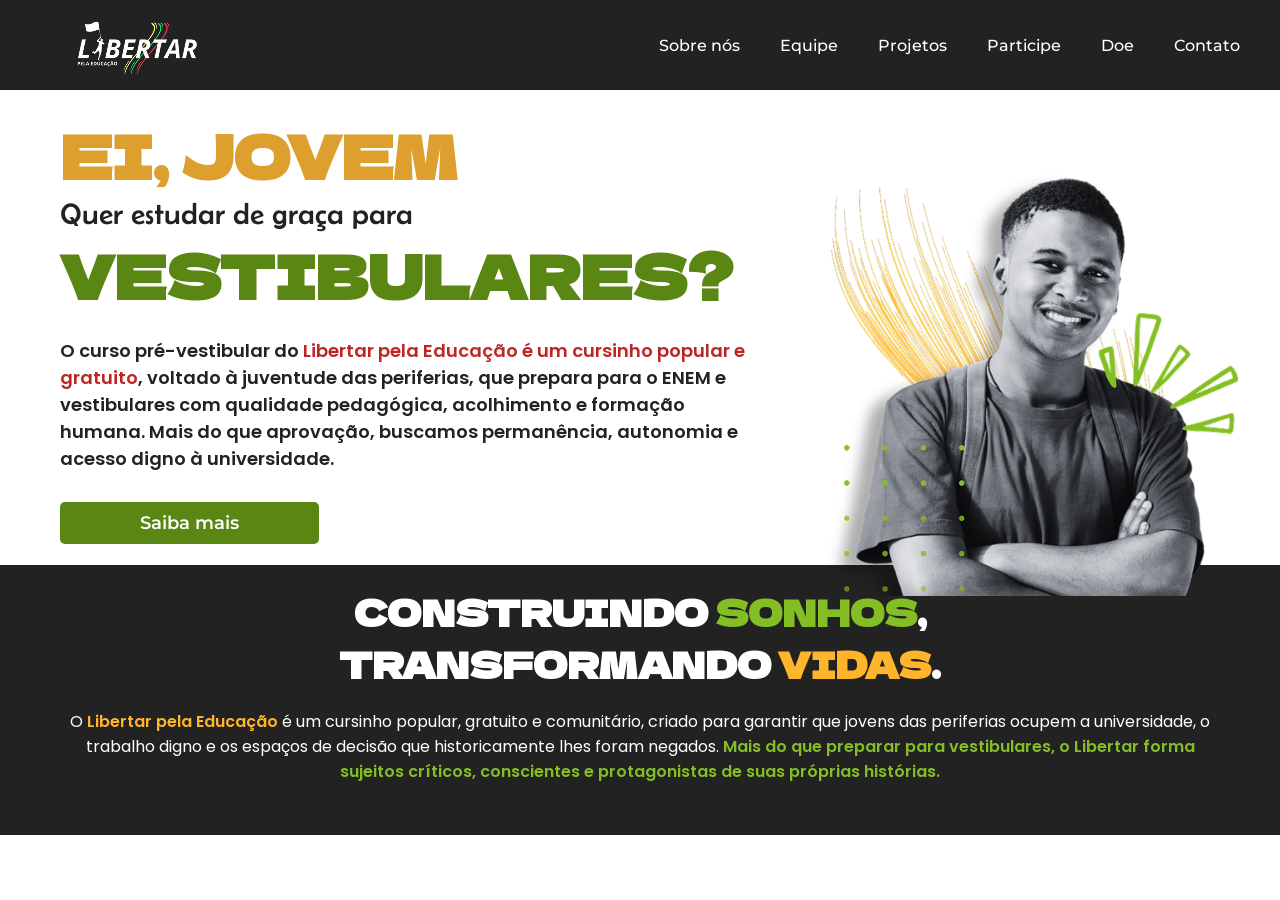
==== index.html @ 6268d052 "Header finalizado" ====
<!DOCTYPE html>
<html lang="en">

<head>
    <meta charset="UTF-8">
    <meta name="viewport" content="width=device-width, initial-scale=1.0">
    <link rel="stylesheet" href="style.css">
    <link rel="shortcut icon" href="favicon.ico" type="image/x-icon">
    <title>Libertar pela Educação</title>
</head>

<body>

    <header>
        <div class="header-logo">
            <img src="./imagens/logo.png" alt="Logo do Libertar">
        </div>
        <nav class="header-nav">
            <a href="">Sobre nós</a>
            <a href="">Equipe</a>
            <a href="">Projetos</a>
            <a href="">Participe</a>
            <a href="">Doe</a>
            <a href="">Contato</a>
        </nav>
    </header>

    <main>
        <section class="introducao">
            <div class="intro-textos">
                <h1 style="color: #DD9F2D;">EI, JOVEM</h1>
                <h3>Quer estudar de graça para</h3>
                <h1 style="color: #5A8613;">VESTIBULARES?</h1>
                <p>O curso pré-vestibular do <span>Libertar pela Educação é um cursinho popular e gratuito</span>,
                    voltado à juventude das periferias, que prepara para o ENEM e vestibulares com qualidade pedagógica,
                    acolhimento e formação humana. Mais do que aprovação, buscamos permanência, autonomia e acesso digno
                    à universidade.
                </p>
                <a href="" id="intro-btn">Saiba mais</a>
            </div>
            <div class="intro-img">
                <img src="./imagens/estudanteintro.png" alt="Jovem estudante">
            </div>
        </section>

        <section class="descricao-libertar">
            <h1>CONSTRUINDO <span style="color: #84BE25;">SONHOS</span>,<br> TRANSFORMANDO <span style="color: #FFB52B;">VIDAS</span>.</h1>
            <p>O <span style="color: #FFB52B;font-weight: 600;">Libertar pela Educação</span> é um cursinho popular, gratuito e comunitário, criado para garantir que jovens das periferias ocupem a universidade, o trabalho digno e os espaços de decisão que historicamente lhes foram negados. <span style="color: #84BE25; font-weight: 600;">Mais do que preparar para vestibulares, o Libertar forma sujeitos críticos, conscientes e protagonistas de suas próprias histórias.</span></p>
        </section>

    </main>

</body>

</html>
---- style.css ----
@import url('https://fonts.googleapis.com/css2?family=Belanosima:wght@400;600;700&family=Dela+Gothic+One&family=Montserrat:ital,wght@0,100..900;1,100..900&family=Poppins:ital,wght@0,100;0,200;0,300;0,400;0,500;0,600;0,700;0,800;0,900;1,100;1,200;1,300;1,400;1,500;1,600;1,700;1,800;1,900&display=swap');

*{
    margin: 0;
    padding: 0;
    box-sizing: border-box;
}

header{
    height: 90px;
    background-color: #222222;
    padding: 20px 40px;
    display: flex;
    justify-content: space-between;
    font-family: 'Montserrat', sans-serif;
}

.header-nav{
    display: flex;
    gap: 40px;
    align-items: center;
}

a{
    text-decoration: none;
    color: #fff;
    font-size: 16px;
    font-weight: 500;
}

main{
    margin: 20px 0;
}

/* INTRODUÇÃO */
.introducao{
    display: flex;
    height: 50.5vh;
}

.introducao div:first-child{
    width: 60%;
}

.intro-textos h1{
    font-family: "Dela Gothic One", sans-serif;
    font-size: 60px;
    margin: 0 60px;
}

.intro-textos h3{
     font-family: "Belanosima", sans-serif;
     font-size: 30px;
     font-weight: 500;
     color: #222222;
     margin: 0 60px;
}

.intro-textos p{
    font-family: 'Poppins', sans-serif;
    font-weight: 600;
    margin: 20px 0 40px 60px;
    font-size: 18px;
    color: #222222;
}

.intro-textos p span{
    color: #BE2525;
}

.intro-textos #intro-btn{
    background-color: #5A8613;
    color: white;
    font-family: 'Montserrat', sans-serif;
    padding: 10px 80px;
    border-radius: 5px;
    font-weight: 600;
    font-size: 18px;
    margin: 0 60px;
}

.introducao div:last-child{
    width: 40%;
}

.introducao .intro-img img{
    height: auto;
    width: 506px;
    object-fit: contain;
}

/* DESCRIÇÃO DO LIBERTAR */
.descricao-libertar{
    background-color: #222222;
    height: 30vh;
    padding: 20px 60px;
    text-align: center;
}

.descricao-libertar h1{
    font-family: "Dela Gothic One", sans-serif;
    font-size: 36px;
    color: white;
    margin-bottom: 20px;
}

.descricao-libertar p{
    color: white;
    font-family: 'Poppins', sans-serif;
}
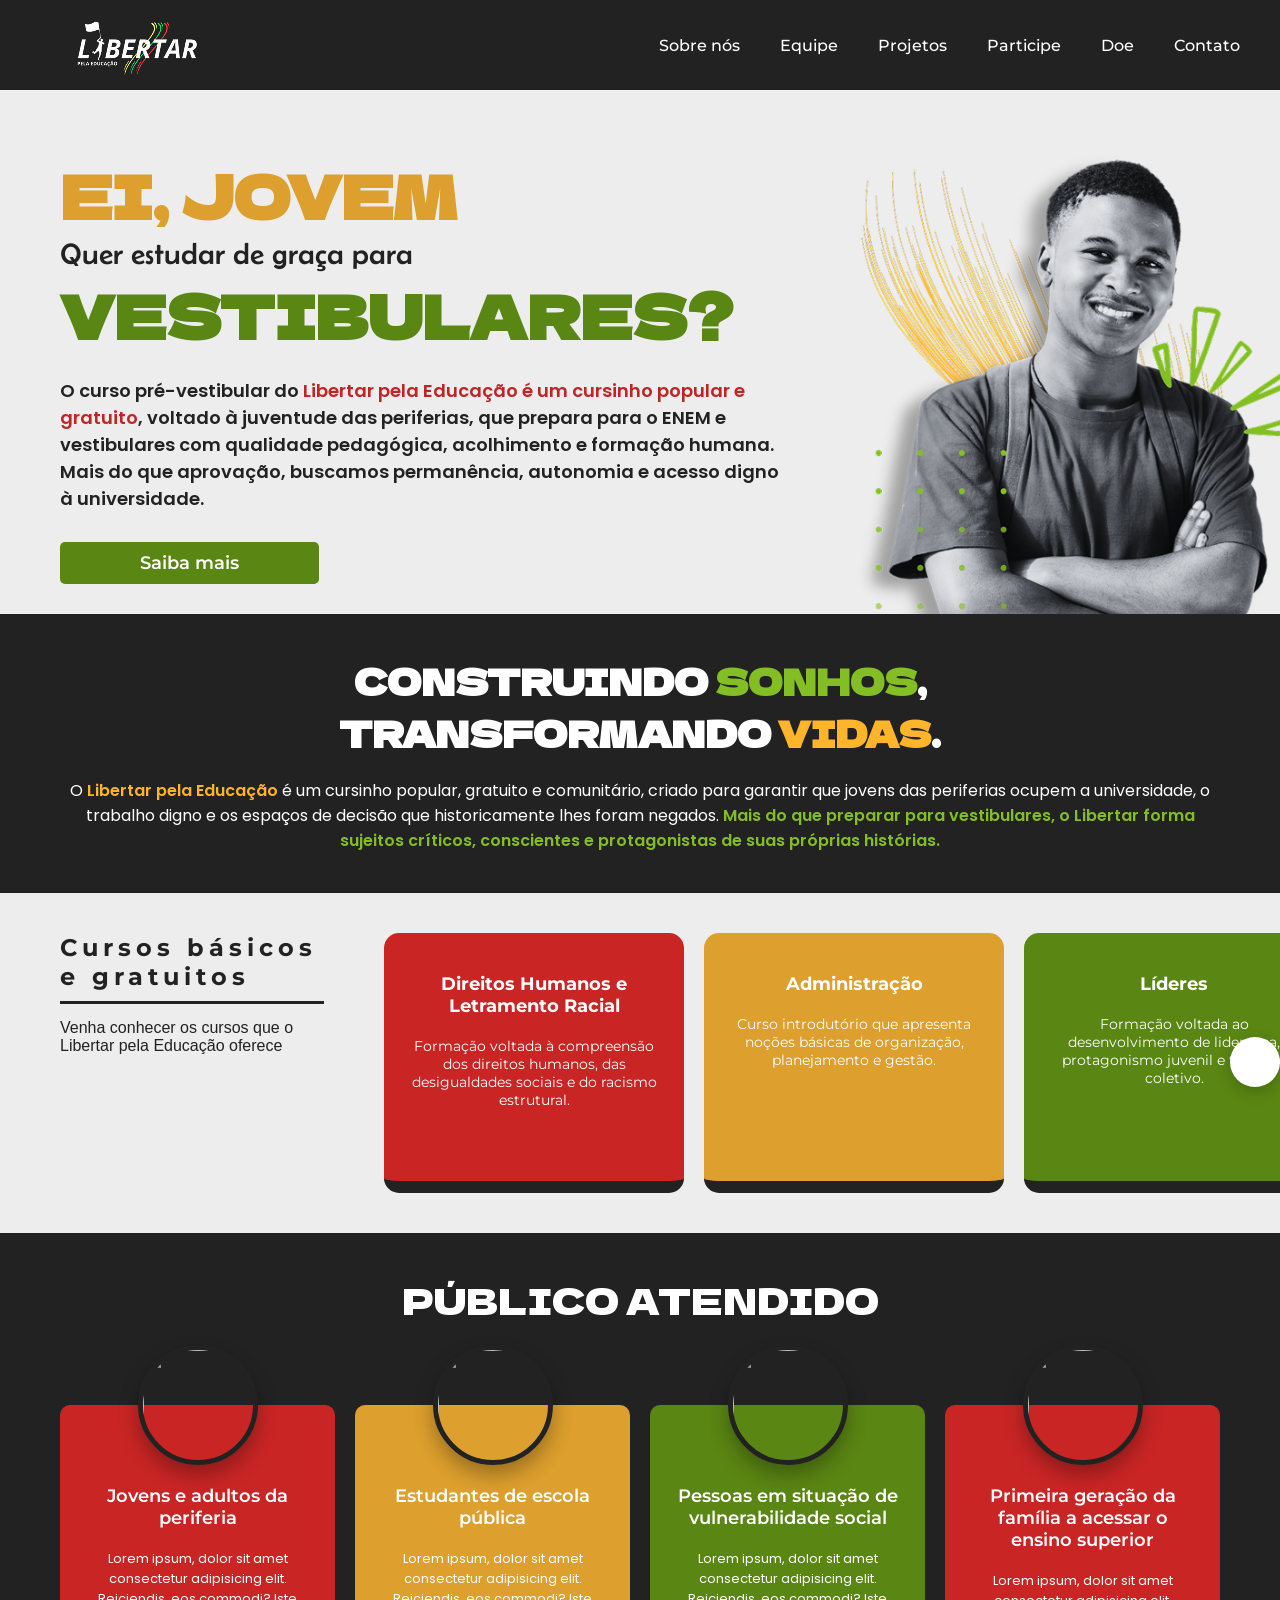
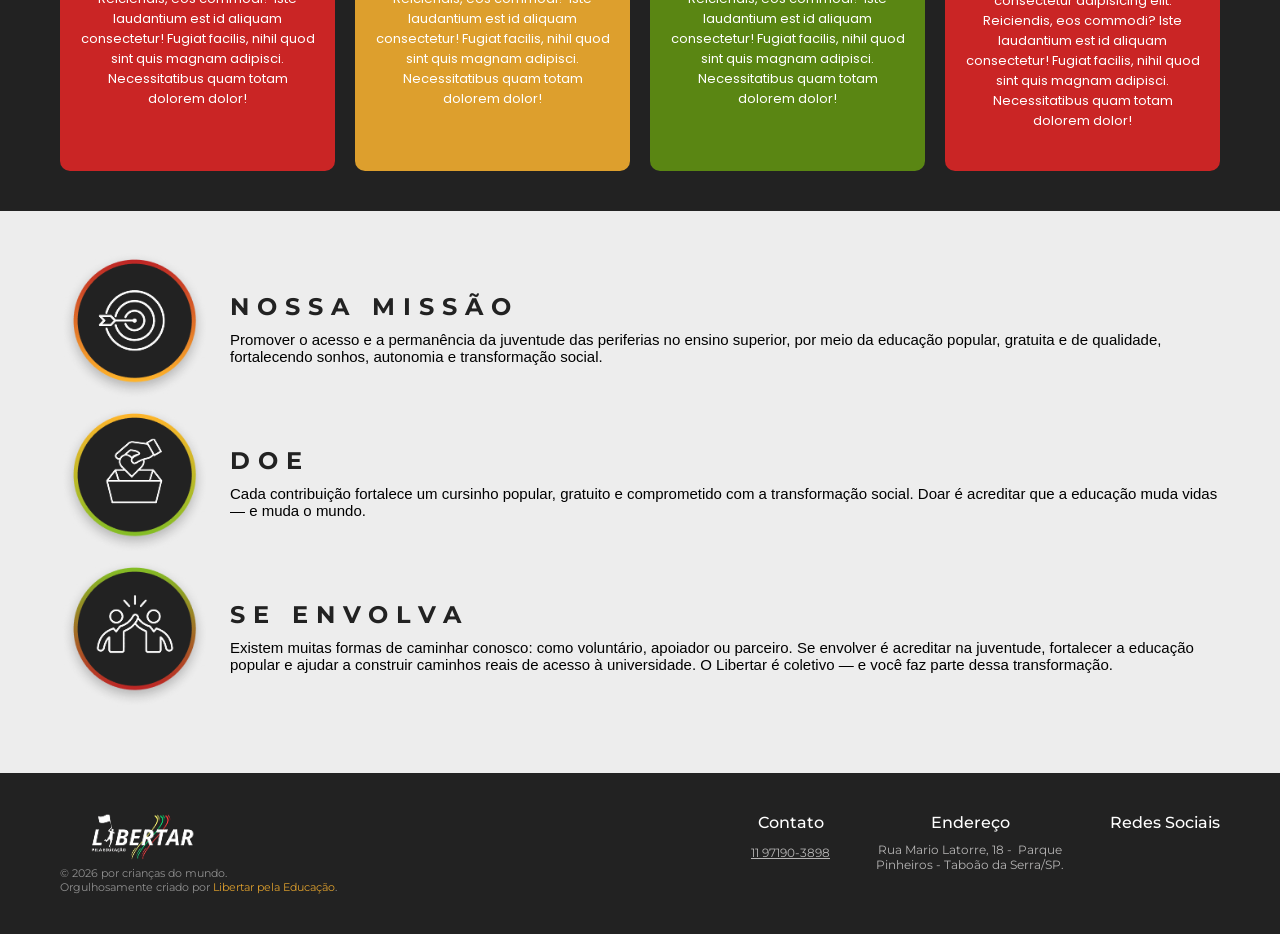
==== commit b395d0f5: "index finalizado" ====
--- a/index.html
+++ b/index.html
@@ -13,43 +13,225 @@
 
     <header>
         <div class="header-logo">
-            <img src="./imagens/logo.png" alt="Logo do Libertar">
+            <a href="./index.html"><img src="./imagens/logo.png" alt="Logo do Libertar"></a>
         </div>
         <nav class="header-nav">
-            <a href="">Sobre nós</a>
-            <a href="">Equipe</a>
-            <a href="">Projetos</a>
-            <a href="">Participe</a>
-            <a href="">Doe</a>
-            <a href="">Contato</a>
+            <a href="./sobrenos.html">Sobre nós</a>
+            <a href="./equipe.html">Equipe</a>
+            <a href="./projetos.html">Projetos</a>
+            <a href="./participe.html">Participe</a>
+            <a href="./doe.html">Doe</a>
+            <a href="./contato.html">Contato</a>
         </nav>
     </header>
 
     <main>
         <section class="introducao">
-            <div class="intro-textos">
-                <h1 style="color: #DD9F2D;">EI, JOVEM</h1>
-                <h3>Quer estudar de graça para</h3>
-                <h1 style="color: #5A8613;">VESTIBULARES?</h1>
-                <p>O curso pré-vestibular do <span>Libertar pela Educação é um cursinho popular e gratuito</span>,
-                    voltado à juventude das periferias, que prepara para o ENEM e vestibulares com qualidade pedagógica,
-                    acolhimento e formação humana. Mais do que aprovação, buscamos permanência, autonomia e acesso digno
-                    à universidade.
-                </p>
-                <a href="" id="intro-btn">Saiba mais</a>
-            </div>
-            <div class="intro-img">
-                <img src="./imagens/estudanteintro.png" alt="Jovem estudante">
+            <div class="container">
+
+                <div class="intro-textos">
+                    <h1 style="color: #DD9F2D;">EI, JOVEM</h1>
+                    <h3>Quer estudar de graça para</h3>
+                    <h1 style="color: #5A8613;">VESTIBULARES?</h1>
+                    <p>O curso pré-vestibular do <span>Libertar pela Educação é um cursinho popular e gratuito</span>,
+                        voltado à juventude das periferias, que prepara para o ENEM e vestibulares com qualidade
+                        pedagógica,
+                        acolhimento e formação humana. Mais do que aprovação, buscamos permanência, autonomia e acesso
+                        digno
+                        à universidade.
+                    </p>
+                    <a href="" id="intro-btn">Saiba mais</a>
+                </div>
+
+                <div class="intro-img">
+                    <img src="./imagens/estudanteintro.png" alt="Jovem estudante">
+                </div>
+
             </div>
         </section>
 
         <section class="descricao-libertar">
-            <h1>CONSTRUINDO <span style="color: #84BE25;">SONHOS</span>,<br> TRANSFORMANDO <span style="color: #FFB52B;">VIDAS</span>.</h1>
-            <p>O <span style="color: #FFB52B;font-weight: 600;">Libertar pela Educação</span> é um cursinho popular, gratuito e comunitário, criado para garantir que jovens das periferias ocupem a universidade, o trabalho digno e os espaços de decisão que historicamente lhes foram negados. <span style="color: #84BE25; font-weight: 600;">Mais do que preparar para vestibulares, o Libertar forma sujeitos críticos, conscientes e protagonistas de suas próprias histórias.</span></p>
-        </section>
-
+            <div class="container">
+
+                <h1>CONSTRUINDO <span style="color: #84BE25;">SONHOS</span>,<br> TRANSFORMANDO <span
+                        style="color: #FFB52B;">VIDAS</span>.</h1>
+                <p>O <span style="color: #FFB52B;font-weight: 600;">Libertar pela Educação</span> é um cursinho popular,
+                    gratuito e comunitário, criado para garantir que jovens das periferias ocupem a universidade, o
+                    trabalho
+                    digno e os espaços de decisão que historicamente lhes foram negados. <span
+                        style="color: #84BE25; font-weight: 600;">Mais do que preparar para vestibulares, o Libertar
+                        forma
+                        sujeitos críticos, conscientes e protagonistas de suas próprias histórias.</span></p>
+
+            </div>
+        </section>
+
+        <section class="cursos">
+            <div class="container" id="container-curso">
+                <div class="cursos-texto">
+                    <h1>Cursos básicos e gratuitos</h1>
+                    <p>Venha conhecer os cursos que o Libertar pela Educação oferece</p>
+                </div>
+
+                <div class="carrossel-area">
+                    <button class="seta direita"><i class="fa-solid fa-arrow-right"></i></button>
+
+                    <div class="carrossel-container">
+                        <div class="carrossel-track">
+                            <div class="carrossel-card" style="background-color: #CA2525;">
+                                <h3>Direitos Humanos e Letramento Racial</h3>
+                                <p>Formação voltada à compreensão dos direitos humanos, das desigualdades sociais e do racismo estrutural.</p>
+                            </div>
+
+                            <div class="carrossel-card" style="background-color: #DD9F2D;">
+                                <h3>Administração</h3>
+                                <p>Curso introdutório que apresenta noções básicas de organização, planejamento e gestão.</p>
+                            </div>
+
+                            <div class="carrossel-card" style="background-color: #5A8613;">
+                                <h3>Líderes</h3>
+                                <p>Formação voltada ao desenvolvimento de liderança, protagonismo juvenil e trabalho coletivo.</p>
+                            </div>
+
+                            <div class="carrossel-card" style="background-color: #CA2525;">
+                                <h3>Inglês</h3>
+                                <p>Curso básico de inglês com foco na comunicação, ampliando oportunidades acadêmicas e profissionais.</p>
+                            </div>
+
+                            <div class="carrossel-card" style="background-color: #DD9F2D;">
+                                <h3>Pré-vestibular</h3>
+                                <p>Preparação para o ENEM e vestibulares, com aulas organizadas por áreas do conhecimento, acompanhamento pedagógico e atenção às trajetórias individuais de cada estudante.</p>
+                            </div>
+
+                            <div class="carrossel-card" style="background-color: #5A8613;">
+                                <h3>Cidadania</h3>
+                                <p>Voltado ao fortalecimento da consciência crítica, da identidade e do exercício pleno da cidadania, com foco no enfrentamento do racismo estrutural e das desigualdades sociais que marcam a sociedade brasileira.</p>
+                            </div>
+                        </div>
+                    </div>
+                </div>
+            </div>
+        </section>
+
+        <section class="publico-atendido">
+            <div class="container">
+                <div class="publico-h1">
+                    <h1>PÚBLICO ATENDIDO</h1>
+                </div>
+
+                <div class="card-container">
+
+                    <div class="card-publico" style="background-color: #CA2525;">
+                        <div class="card-img">
+                            <img src="https://www.unisuam.edu.br/wp-content/uploads/2023/02/Design-sem-nome-6.png"
+                                alt="">
+                        </div>
+                        <h3>Jovens e adultos da periferia</h3>
+                        <p>Lorem ipsum, dolor sit amet consectetur adipisicing elit. Reiciendis, eos commodi? Iste
+                            laudantium est id aliquam consectetur! Fugiat facilis, nihil quod sint quis magnam adipisci.
+                            Necessitatibus quam totam dolorem dolor!</p>
+                    </div>
+                    <div class="card-publico" style="background-color: #DD9F2D;">
+                        <div class="card-img">
+                            <img src="https://midias.agazeta.com.br/2020/03/01/escola-civico-militar-de-montanha-198145-article.jpg"
+                                alt="">
+                        </div>
+                        <h3>Estudantes de escola pública</h3>
+                        <p>Lorem ipsum, dolor sit amet consectetur adipisicing elit. Reiciendis, eos commodi? Iste
+                            laudantium est id aliquam consectetur! Fugiat facilis, nihil quod sint quis magnam adipisci.
+                            Necessitatibus quam totam dolorem dolor!</p>
+                    </div>
+                    <div class="card-publico" style="background-color: #5A8613;">
+                        <div class="card-img">
+                            <img src="https://blog.cenatcursos.com.br/wp-content/uploads/2019/08/poverty.jpg" alt="">
+                        </div>
+                        <h3>Pessoas em situação de vulnerabilidade social</h3>
+                        <p>Lorem ipsum, dolor sit amet consectetur adipisicing elit. Reiciendis, eos commodi? Iste
+                            laudantium est id aliquam consectetur! Fugiat facilis, nihil quod sint quis magnam adipisci.
+                            Necessitatibus quam totam dolorem dolor!</p>
+                    </div>
+                    <div class="card-publico" style="background-color: #CA2525;">
+                        <div class="card-img">
+                            <img src="https://encrypted-tbn0.gstatic.com/images?q=tbn:ANd9GcRftnkxMlg50t-OXwYQ-BpEEM9ukCbHxeEO_w&s"
+                                alt="">
+                        </div>
+                        <h3>Primeira geração da família a acessar o ensino superior</h3>
+                        <p>Lorem ipsum, dolor sit amet consectetur adipisicing elit. Reiciendis, eos commodi? Iste
+                            laudantium est id aliquam consectetur! Fugiat facilis, nihil quod sint quis magnam adipisci.
+                            Necessitatibus quam totam dolorem dolor!</p>
+                    </div>
+                </div>
+            </div>
+        </section>
+
+        <section class="missao-doe-envolva">
+            <div class="container">
+                <div class="bloco">
+                    <div class="bloco-img">
+                        <img src="./imagens/missao-icon.png" alt="">
+                    </div>
+                    <div class="bloco-texto">
+                        <h2>NOSSA MISSÃO</h2>
+                        <p>Promover o acesso e a permanência da juventude das periferias no ensino superior, por meio da
+                            educação popular, gratuita e de qualidade, fortalecendo sonhos, autonomia e transformação
+                            social.</p>
+                    </div>
+                </div>
+
+                <div class="bloco">
+                    <div class="bloco-img">
+                        <img src="./imagens/doe-icon.png" alt="">
+                    </div>
+                    <div class="bloco-texto">
+                        <h2>DOE</h2>
+                        <p>Cada contribuição fortalece um cursinho popular, gratuito e comprometido com a transformação
+                            social.
+                            Doar é acreditar que a educação muda vidas — e muda o mundo.
+                        </p>
+                    </div>
+                </div>
+
+                <div class="bloco">
+                    <div class="bloco-img">
+                        <img src="./imagens/envolva-icon.png" alt="">
+                    </div>
+                    <div class="bloco-texto">
+                        <h2>SE ENVOLVA</h2>
+                        <p>Existem muitas formas de caminhar conosco: como voluntário, apoiador ou parceiro. Se envolver
+                            é acreditar na juventude, fortalecer a educação popular e ajudar a construir caminhos reais
+                            de acesso à universidade. O Libertar é coletivo — e você faz parte dessa transformação.</p>
+                    </div>
+                </div>
+            </div>
+        </section>
     </main>
 
+    <footer>
+            <div class="footer-logo">
+                <img src="./imagens/logo.png" alt="">
+                <p>© 2026 por crianças do mundo. <br> Orgulhosamente criado por <span>Libertar pela Educação</span>.</p>
+            </div>
+            <div class="footer-nav">
+                <div class="footer-nav-bloco">
+                    <h3>Contato</h3>
+                        <i class="fa-brands fa-whatsapp" id="icon-whatsapp"></i>
+                        <a href="" target="_blank">11 97190-3898</a>
+                </div>
+                <div class="footer-nav-bloco" style="max-width: 200px;">
+                    <h3>Endereço</h3>
+                    <p>Rua Mario Latorre, 18 -  Parque Pinheiros - Taboão da Serra/SP.</p>
+                </div>
+                <div class="footer-nav-bloco">
+                    <h3>Redes Sociais</h3>
+                    <a href="https://www.instagram.com/libertarpelaeducacao/" target="_blank"><i class="fa-brands fa-instagram"></i></a>
+                    <a href="https://www.linkedin.com/company/libertar-pela-educa%C3%A7%C3%A3o/" target="_blank"><i class="fa-brands fa-linkedin" target="_blank"></i></a>
+                    <a href=""><i class="fa-brands fa-facebook"></i></a>
+                    <a href="https://www.youtube.com/@LibertarPelaEduca%C3%A7%C3%A3o" target="_blank"><i class="fa-brands fa-youtube"></i></a>
+                </div>
+            </div>
+        </footer>
+    <script src="script.js"></script>
+    <script src="https://kit.fontawesome.com/c84b8dd7a6.js" crossorigin="anonymous"></script>
 </body>
 
 </html>
--- a/style.css
+++ b/style.css
@@ -1,12 +1,17 @@
 @import url('https://fonts.googleapis.com/css2?family=Belanosima:wght@400;600;700&family=Dela+Gothic+One&family=Montserrat:ital,wght@0,100..900;1,100..900&family=Poppins:ital,wght@0,100;0,200;0,300;0,400;0,500;0,600;0,700;0,800;0,900;1,100;1,200;1,300;1,400;1,500;1,600;1,700;1,800;1,900&display=swap');
 
-*{
+* {
     margin: 0;
     padding: 0;
     box-sizing: border-box;
 }
 
-header{
+body{
+    background-color: #ededed;
+}
+
+/* HEADER */
+header {
     height: 90px;
     background-color: #222222;
     padding: 20px 40px;
@@ -15,48 +20,68 @@
     font-family: 'Montserrat', sans-serif;
 }
 
-.header-nav{
+.header-nav {
     display: flex;
     gap: 40px;
     align-items: center;
 }
 
-a{
+.header-nav a {
     text-decoration: none;
-    color: #fff;
+    color: #ffffff;
     font-size: 16px;
     font-weight: 500;
-}
-
-main{
+    transition: 0.5s;
+}
+
+.header-nav a:hover{
+    color: #DD9F2D;
+    border-bottom: 2px solid #DD9F2D;
+}
+
+/* MAIN */
+main {
     margin: 20px 0;
 }
 
+.container {
+    max-width: 1280px;
+    margin: 0 auto;
+}
+
 /* INTRODUÇÃO */
-.introducao{
-    display: flex;
-    height: 50.5vh;
-}
-
-.introducao div:first-child{
-    width: 60%;
-}
-
-.intro-textos h1{
+.introducao {
+    padding: 40px 0;
+    position: relative;
+}
+
+.introducao .container {
+    display: flex;
+}
+
+.intro-textos {
+    flex: 1;
+}
+
+.intro-img {
+    flex: 1;
+}
+
+.intro-textos h1 {
     font-family: "Dela Gothic One", sans-serif;
     font-size: 60px;
     margin: 0 60px;
 }
 
-.intro-textos h3{
-     font-family: "Belanosima", sans-serif;
-     font-size: 30px;
-     font-weight: 500;
-     color: #222222;
-     margin: 0 60px;
-}
-
-.intro-textos p{
+.intro-textos h3 {
+    font-family: "Belanosima", sans-serif;
+    font-size: 30px;
+    font-weight: 500;
+    color: #222222;
+    margin: 0 60px;
+}
+
+.intro-textos p {
     font-family: 'Poppins', sans-serif;
     font-weight: 600;
     margin: 20px 0 40px 60px;
@@ -64,11 +89,11 @@
     color: #222222;
 }
 
-.intro-textos p span{
+.intro-textos p span {
     color: #BE2525;
 }
 
-.intro-textos #intro-btn{
+.intro-textos #intro-btn {
     background-color: #5A8613;
     color: white;
     font-family: 'Montserrat', sans-serif;
@@ -77,34 +102,287 @@
     font-weight: 600;
     font-size: 18px;
     margin: 0 60px;
-}
-
-.introducao div:last-child{
-    width: 40%;
-}
-
-.introducao .intro-img img{
+    transition: 0.2s;
+    text-decoration: none;
+}
+
+#intro-btn:hover{
+    background-color: #73a02b;
+    -webkit-box-shadow: 0px 0px 14px -5px #73a02b; 
+box-shadow: 0px 0px 14px -5px #73a02b;
+}
+
+.intro-img {
+    overflow: hidden;
+}
+
+.introducao .intro-img img {
     height: auto;
-    width: 506px;
-    object-fit: contain;
+    max-width: 550px;
+    bottom: 0;
+    position: absolute;
 }
 
 /* DESCRIÇÃO DO LIBERTAR */
-.descricao-libertar{
+.descricao-libertar {
     background-color: #222222;
-    height: 30vh;
-    padding: 20px 60px;
-    text-align: center;
-}
-
-.descricao-libertar h1{
+    padding: 40px 60px;
+    text-align: center;
+}
+
+.descricao-libertar h1 {
     font-family: "Dela Gothic One", sans-serif;
     font-size: 36px;
     color: white;
     margin-bottom: 20px;
 }
 
-.descricao-libertar p{
+.descricao-libertar p {
     color: white;
     font-family: 'Poppins', sans-serif;
+}
+
+/* CARROSSEL DE CURSOS */
+.cursos {
+    display: flex;
+    align-items: stretch;
+    padding: 40px 0;
+    font-family: "Montserrat", sans-serif;
+}
+
+#container-curso{
+    display: flex;
+}
+
+.cursos-texto {
+    width: 30%;
+    position: relative;
+    z-index: 2;
+    padding: 0 60px;
+}
+
+.cursos-texto h1 {
+    color: #222222;
+    letter-spacing: 5px;
+    border-bottom: 3px solid #222222;
+    padding: 0 0 10px 0;
+}
+
+.cursos-texto p {
+    color: #222222;
+    margin-top: 15px;
+    font-family: "Poppins", sans-serif;
+    font-weight: 500;
+}
+
+.carrossel-area {
+    width: 70%;
+    position: relative;
+}
+
+.carrossel-container {
+    overflow: hidden;
+    width: 100%;
+}
+
+.carrossel-track {
+    display: flex;
+    gap: 20px;
+    will-change: transform;
+    transition: transform 0.8s cubic-bezier(0.22, 1, 0.36, 1);
+}
+
+.carrossel-card {
+    min-width: 300px;
+    padding: 40px 20px;
+    border-radius: 15px;
+    color: white;
+    text-align: center;
+    border-bottom: 12px solid #222222;
+}
+
+.carrossel-card h3 {
+    font-size: 18px;
+    margin-bottom: 20px;
+}
+
+.carrossel-card p {
+    font-size: 14px;
+    font-weight: 400;
+}
+
+.carrossel-card a {
+    background-color: #ededed;
+    padding: 8px 60px;
+    font-size: 13px;
+    border-radius: 5px;
+    -webkit-box-shadow: 0px 0px 13px -4px #ffffff79;
+    box-shadow: 0px 0px 13px -4px #ffffffa4;
+    text-decoration: none;
+}
+
+.seta {
+    position: absolute;
+    background: white;
+    border: none;
+    width: 50px;
+    height: 50px;
+    border-radius: 50%;
+    cursor: pointer;
+    box-shadow: 0 5px 15px rgba(0, 0, 0, 0.2);
+    z-index: 10;
+    right: 0;
+    top: 40%;
+}
+
+/* PÚBLICO ATENDIDO */
+.publico-atendido {
+    background-color: #222222;
+    padding: 40px 60px;
+}
+
+.publico-h1{
+    margin-bottom: 80px;
+}
+
+.publico-h1 h1 {
+    color: #fff;
+    font-family: "Dela Gothic One", sans-serif;
+    font-weight: 200;
+    text-align: center;
+    margin-bottom: 40px;
+    font-size: 36px;
+}
+
+.card-container {
+    display: flex;
+    gap: 20px;
+}
+
+.card-publico {
+    min-width: 200px;
+    padding: 80px 20px 40px;
+    text-align: center;
+    border-radius: 10px;
+    transition: 0.5s;
+    position: relative;
+}
+
+.card-publico:hover{
+    transform: translateY(-20px);
+    -webkit-box-shadow: 0px 0px 25px -5px rgba(0,0,0,1); 
+box-shadow: 0px 0px 25px -5px rgba(0,0,0,1);
+}
+
+.card-img{
+    position: absolute;
+    top: -60px;
+    left: 50%;
+    transform: translateX(-50%);
+}
+
+.card-img img{
+    width: 120px;
+    height: 120px;
+    object-fit: cover;
+    border-radius: 50%;
+    border: 5px solid #222222;
+    box-shadow: 0 10px 20px rgba(0,0,0,0.3);
+}
+
+.card-publico h3 {
+    color: #fff;
+    font-size: 18px;
+    font-family: "Montserrat", sans-serif;
+    margin-bottom: 20px;
+    font-weight: 600;
+}
+
+.card-publico p {
+    color: #fff;
+    font-size: 13px;
+    font-family: "Poppins", sans-serif;
+}
+
+/* MISSÃO, DOE E SE ENVOLVA */
+.missao-doe-envolva{
+    padding: 40px 60px;
+}
+
+.bloco{
+    display: flex;
+    gap: 20px;
+    align-items: center;
+}
+
+.bloco-img img{
+    height: 150px;
+    width: 150px;
+}
+
+.bloco-texto h2{
+    color: #222222;
+    font-family: "Montserrat", sans-serif;
+    letter-spacing: 8px;
+    margin-bottom: 10px;
+}
+
+.bloco-texto p{
+    font-family: "Poppins", sans-serif;
+    font-size: 15px;
+    font-weight: 500;
+}
+
+/* FOOTER */
+footer{
+    background-color: #222222;
+    display: flex;
+    gap: 20px;
+    padding: 40px 60px;
+    font-family: "Montserrat", sans-serif;
+    justify-content: space-between;
+}
+
+.footer-logo{
+    color: white;
+    font-size: 11px;
+    color: #8f8f8f;
+    max-width: 350px;
+}
+
+.footer-logo img{
+    height: 50px;
+}
+
+.footer-logo span{
+    color: #DD9F2D;
+}
+
+.footer-nav{
+    display: flex;
+    gap: 40px;
+    color: #fff;
+    text-align: center;
+}
+
+.footer-nav h3{
+    font-size: 16px;
+    font-weight: 500;
+    margin-bottom: 10px;
+}
+
+.footer-nav p, .footer-nav a, #icon-whatsapp{
+    color: #b6b5b5;
+    font-size: 12px;
+}
+
+.footer-nav i{
+    font-size: 25px;
+    color: #b6b5b5;
+    transition: 0.3s;
+}
+
+.footer-nav i:hover{
+    color: #DD9F2D;
+    transform: scale(1.1);
 }
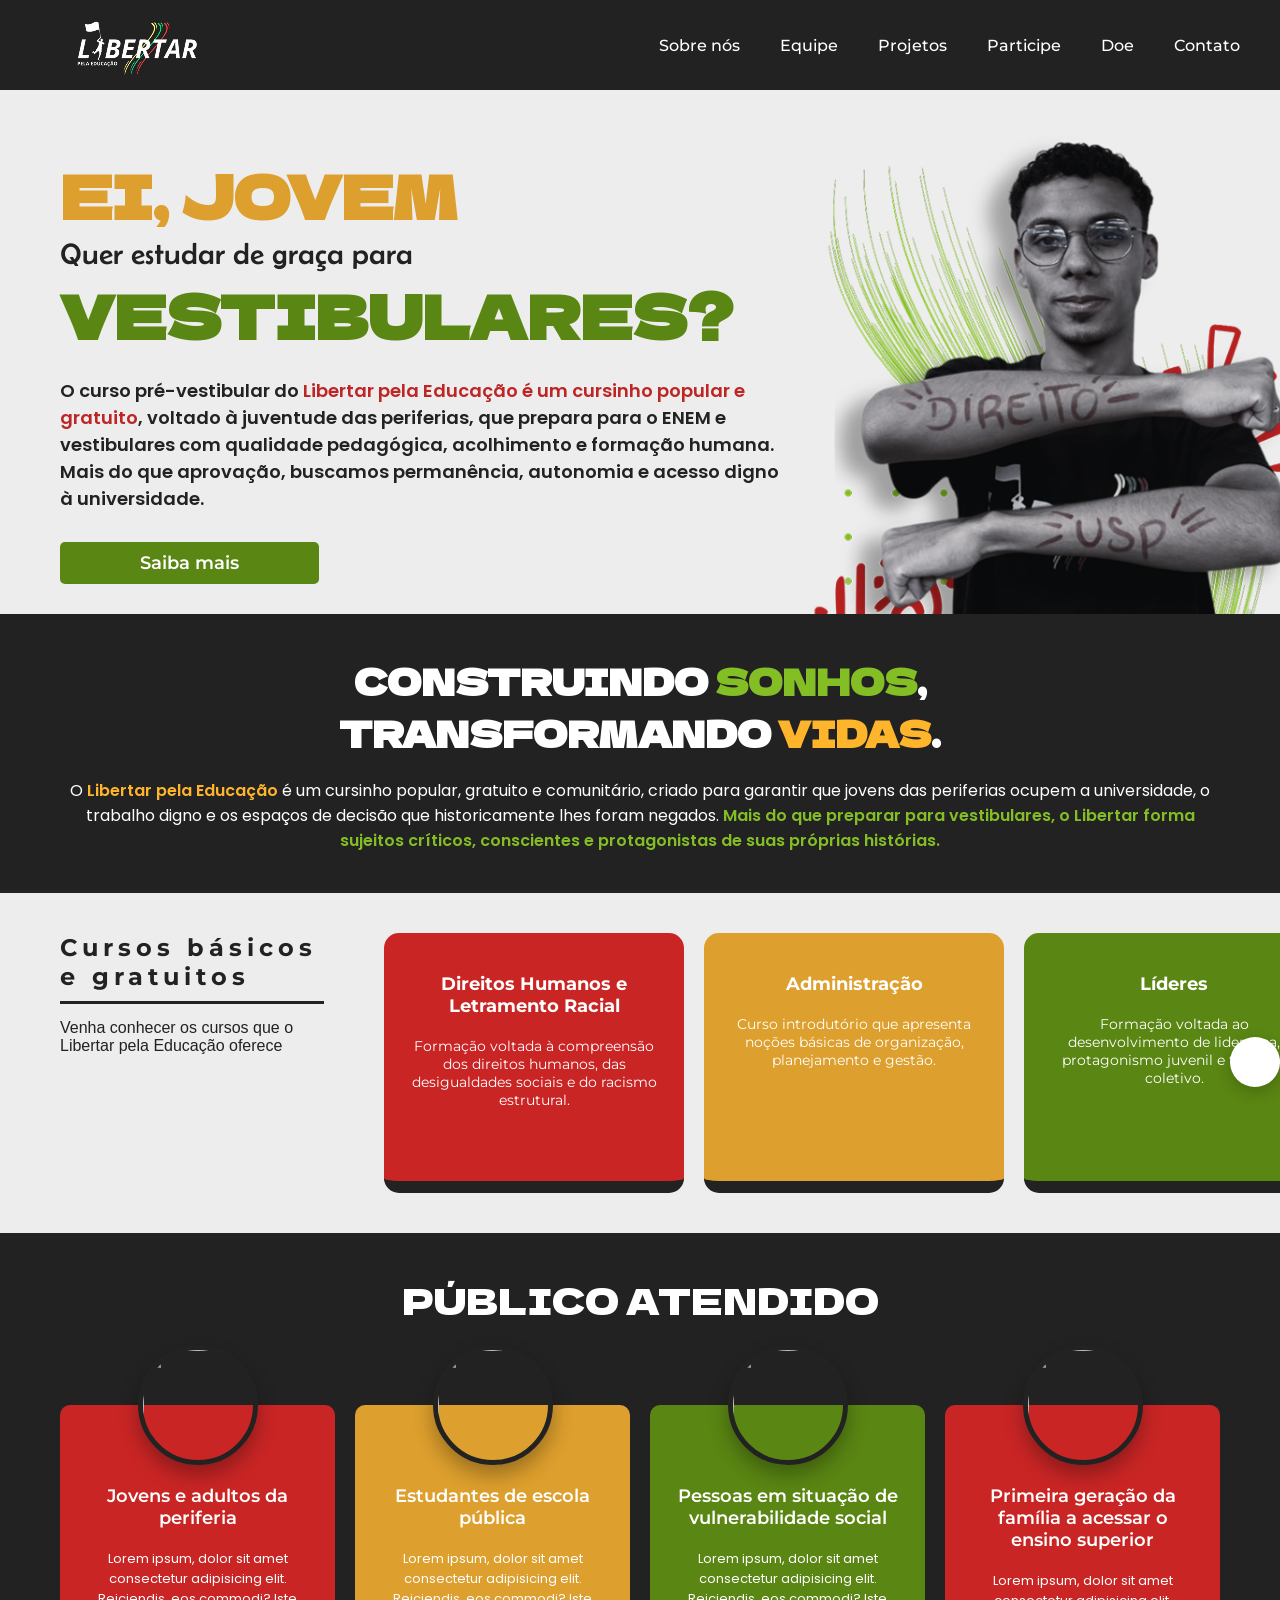
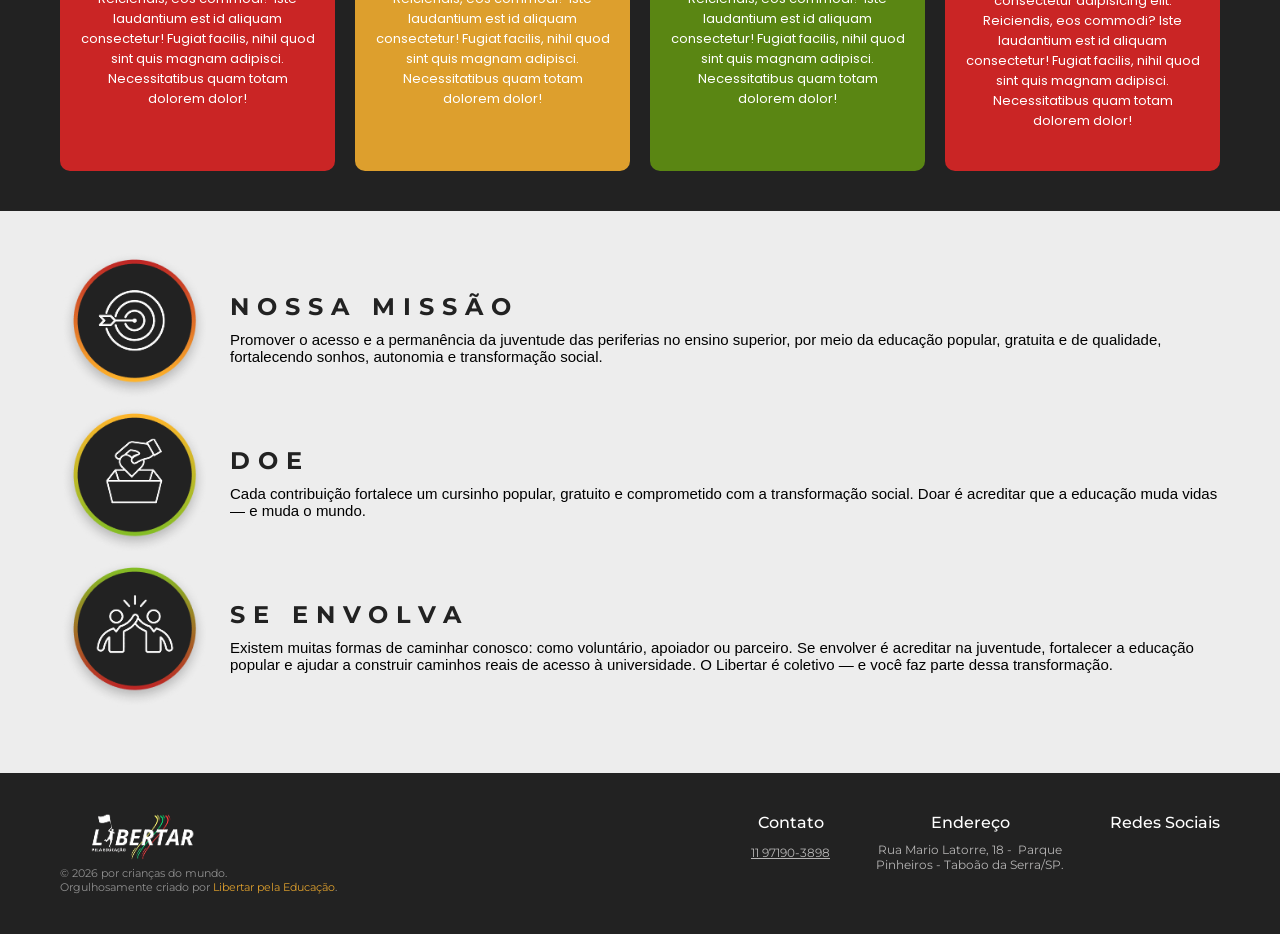
==== commit d17c27d0: "sobre nós criado" ====
--- a/index.html
+++ b/index.html
@@ -44,7 +44,7 @@
                 </div>
 
                 <div class="intro-img">
-                    <img src="./imagens/estudanteintro.png" alt="Jovem estudante">
+                    <img src="./imagens/estudanteintro.png" alt="Jovem do cursinho que passou para o curso de direito na Universidade de São Paulo">
                 </div>
 
             </div>
@@ -230,7 +230,7 @@
                 </div>
             </div>
         </footer>
-    <script src="script.js"></script>
+    <script src="js/script.js"></script>
     <script src="https://kit.fontawesome.com/c84b8dd7a6.js" crossorigin="anonymous"></script>
 </body>
 
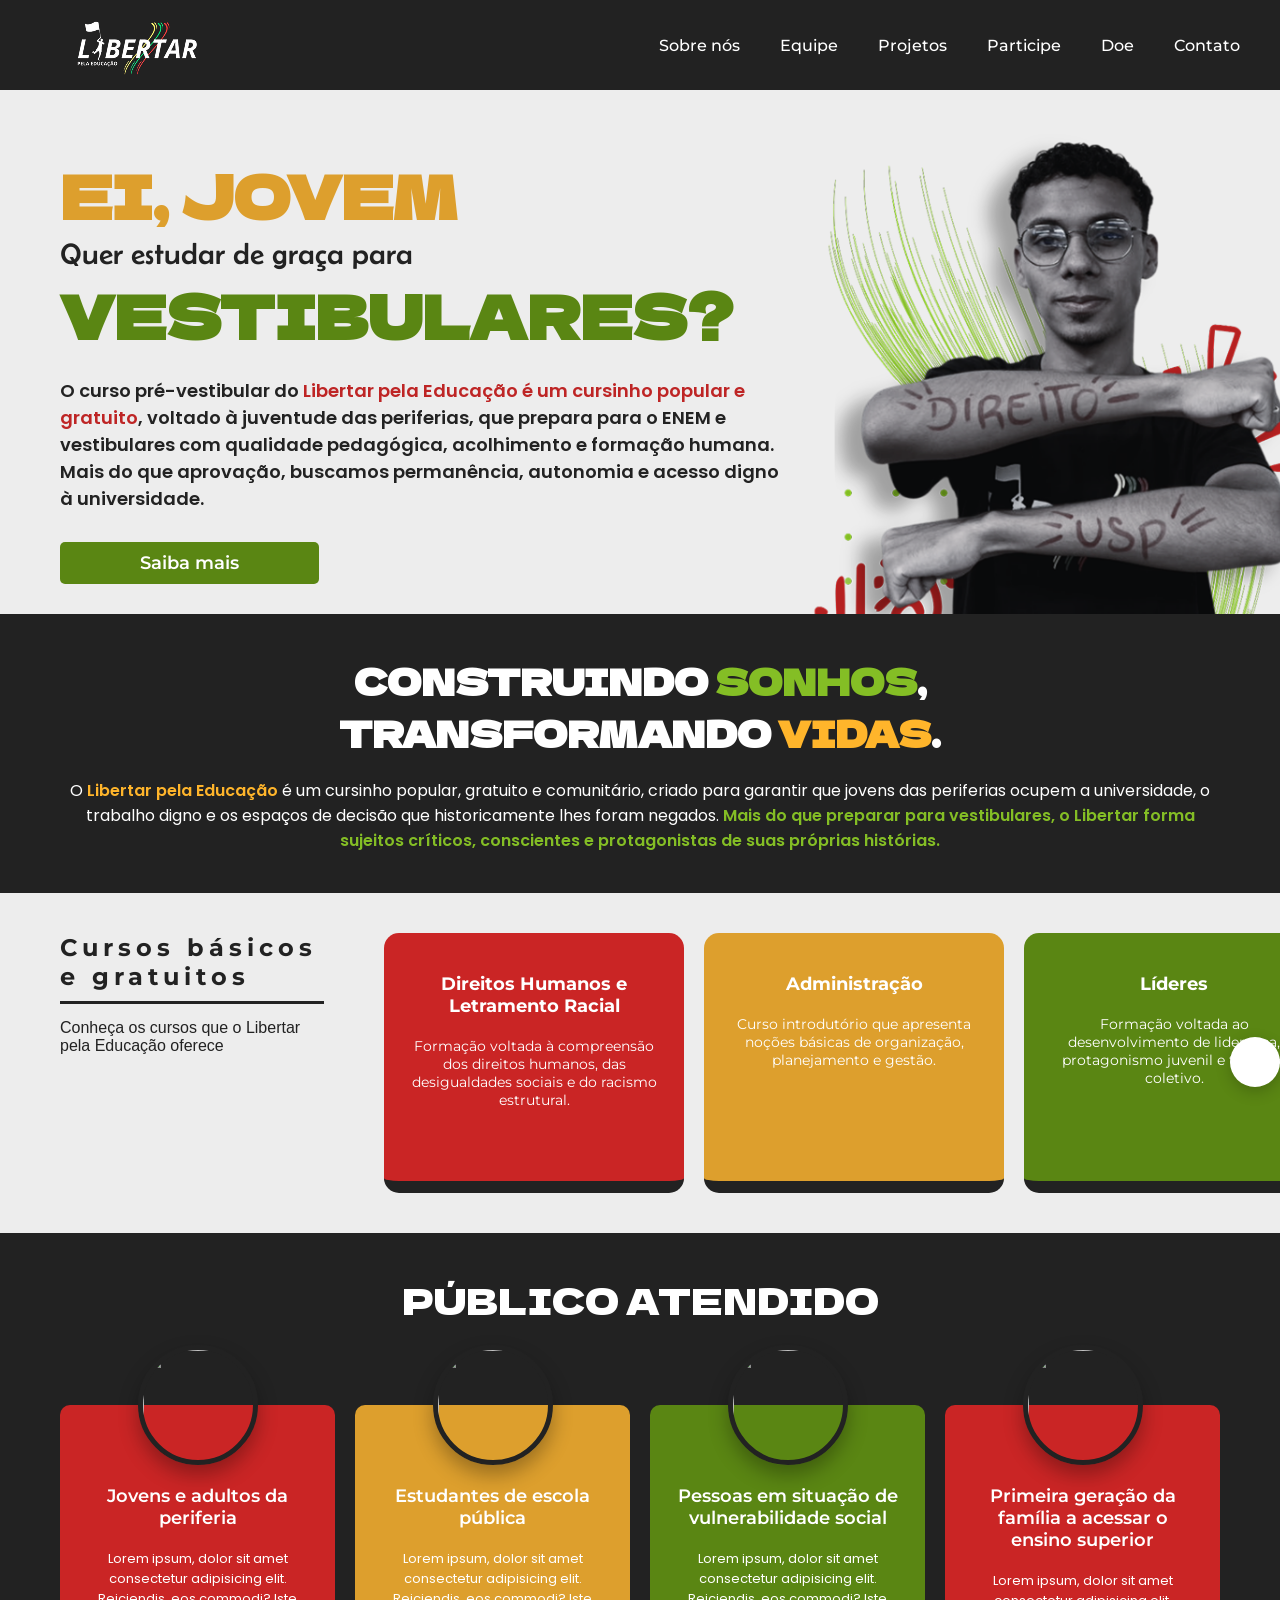
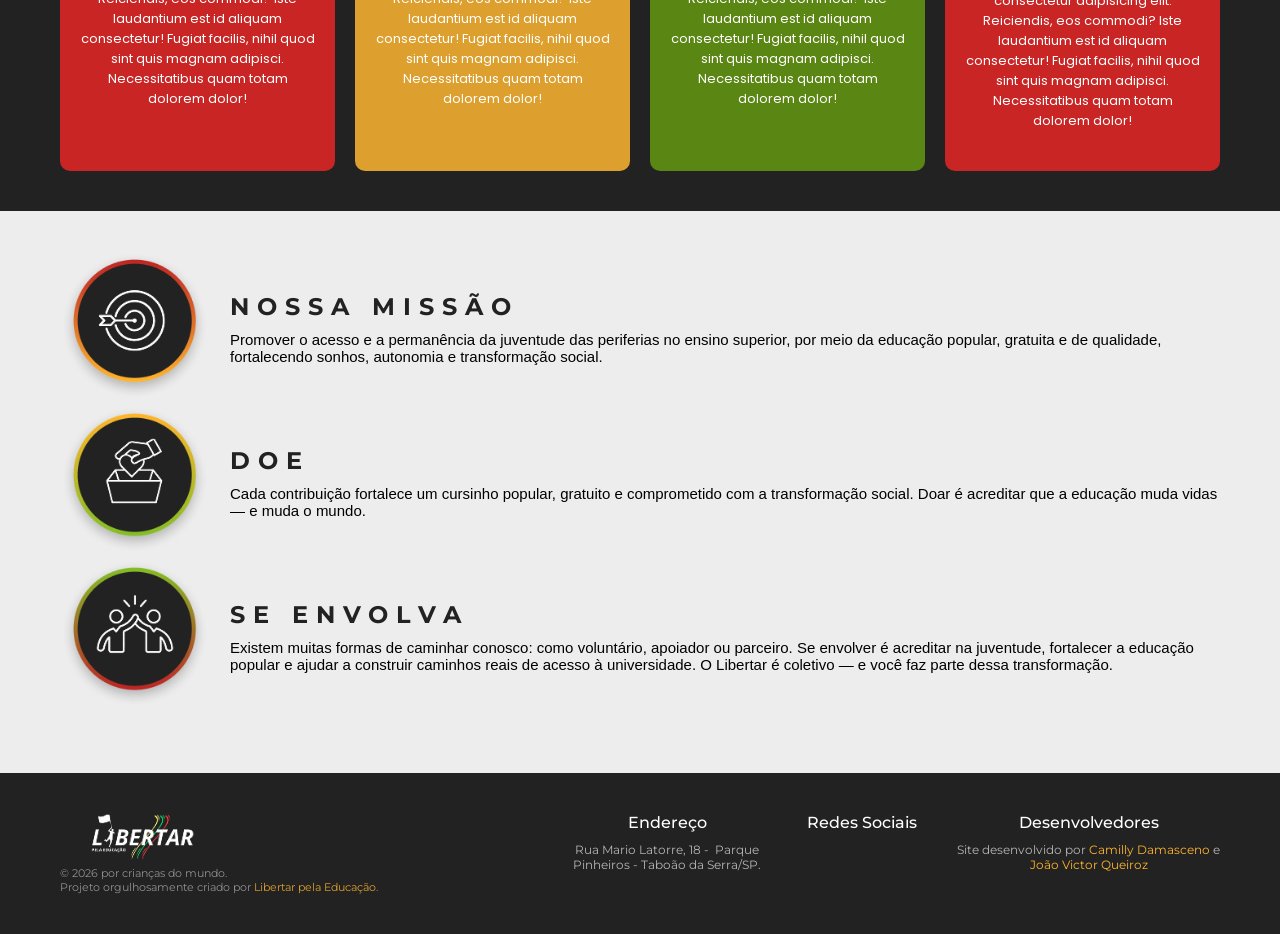
==== commit 7fcf4062: "atualizações" ====
--- a/index.html
+++ b/index.html
@@ -4,13 +4,14 @@
 <head>
     <meta charset="UTF-8">
     <meta name="viewport" content="width=device-width, initial-scale=1.0">
-    <link rel="stylesheet" href="style.css">
+    <link rel="stylesheet" href="./css/style.css">
     <link rel="shortcut icon" href="favicon.ico" type="image/x-icon">
     <title>Libertar pela Educação</title>
 </head>
 
 <body>
 
+    <!-- INÍCIO DO HEADER -->
     <header>
         <div class="header-logo">
             <a href="./index.html"><img src="./imagens/logo.png" alt="Logo do Libertar"></a>
@@ -24,11 +25,14 @@
             <a href="./contato.html">Contato</a>
         </nav>
     </header>
-
+    <!-- FIM DO HEADER -->
+
+    <!-- INÍCIO DO MAIN -->
     <main>
+
+        <!-- INÍCIO DA INTRODUÇÃO -->
         <section class="introducao">
             <div class="container">
-
                 <div class="intro-textos">
                     <h1 style="color: #DD9F2D;">EI, JOVEM</h1>
                     <h3>Quer estudar de graça para</h3>
@@ -40,16 +44,18 @@
                         digno
                         à universidade.
                     </p>
-                    <a href="" id="intro-btn">Saiba mais</a>
+                    <a href="./projetos.html" id="intro-btn">Saiba mais</a>
                 </div>
 
                 <div class="intro-img">
-                    <img src="./imagens/estudanteintro.png" alt="Jovem do cursinho que passou para o curso de direito na Universidade de São Paulo">
-                </div>
-
-            </div>
-        </section>
-
+                    <img src="./imagens/estudanteintro.png"
+                        alt="Jovem do cursinho que passou para o curso de direito na Universidade de São Paulo">
+                </div>
+            </div>
+        </section>
+        <!-- FIM DA INTRODUÇÃO -->
+
+        <!-- INÍCIO DA DESCRIÇÃO -->
         <section class="descricao-libertar">
             <div class="container">
 
@@ -65,12 +71,14 @@
 
             </div>
         </section>
-
+        <!-- FIM DA DESCRIÇÃO -->
+
+        <!-- INÍCIO DOS CURSOS -->
         <section class="cursos">
             <div class="container" id="container-curso">
                 <div class="cursos-texto">
                     <h1>Cursos básicos e gratuitos</h1>
-                    <p>Venha conhecer os cursos que o Libertar pela Educação oferece</p>
+                    <p>Conheça os cursos que o Libertar pela Educação oferece</p>
                 </div>
 
                 <div class="carrossel-area">
@@ -80,39 +88,49 @@
                         <div class="carrossel-track">
                             <div class="carrossel-card" style="background-color: #CA2525;">
                                 <h3>Direitos Humanos e Letramento Racial</h3>
-                                <p>Formação voltada à compreensão dos direitos humanos, das desigualdades sociais e do racismo estrutural.</p>
+                                <p>Formação voltada à compreensão dos direitos humanos, das desigualdades sociais e do
+                                    racismo estrutural.</p>
                             </div>
 
                             <div class="carrossel-card" style="background-color: #DD9F2D;">
                                 <h3>Administração</h3>
-                                <p>Curso introdutório que apresenta noções básicas de organização, planejamento e gestão.</p>
+                                <p>Curso introdutório que apresenta noções básicas de organização, planejamento e
+                                    gestão.</p>
                             </div>
 
                             <div class="carrossel-card" style="background-color: #5A8613;">
                                 <h3>Líderes</h3>
-                                <p>Formação voltada ao desenvolvimento de liderança, protagonismo juvenil e trabalho coletivo.</p>
+                                <p>Formação voltada ao desenvolvimento de liderança, protagonismo juvenil e trabalho
+                                    coletivo.</p>
                             </div>
 
                             <div class="carrossel-card" style="background-color: #CA2525;">
                                 <h3>Inglês</h3>
-                                <p>Curso básico de inglês com foco na comunicação, ampliando oportunidades acadêmicas e profissionais.</p>
+                                <p>Curso básico de inglês com foco na comunicação, ampliando oportunidades acadêmicas e
+                                    profissionais.</p>
                             </div>
 
                             <div class="carrossel-card" style="background-color: #DD9F2D;">
                                 <h3>Pré-vestibular</h3>
-                                <p>Preparação para o ENEM e vestibulares, com aulas organizadas por áreas do conhecimento, acompanhamento pedagógico e atenção às trajetórias individuais de cada estudante.</p>
+                                <p>Preparação para o ENEM e vestibulares, com aulas organizadas por áreas do
+                                    conhecimento, acompanhamento pedagógico e atenção às trajetórias individuais de cada
+                                    estudante.</p>
                             </div>
 
                             <div class="carrossel-card" style="background-color: #5A8613;">
                                 <h3>Cidadania</h3>
-                                <p>Voltado ao fortalecimento da consciência crítica, da identidade e do exercício pleno da cidadania, com foco no enfrentamento do racismo estrutural e das desigualdades sociais que marcam a sociedade brasileira.</p>
-                            </div>
-                        </div>
-                    </div>
-                </div>
-            </div>
-        </section>
-
+                                <p>Voltado ao fortalecimento da consciência crítica, da identidade e do exercício pleno
+                                    da cidadania, com foco no enfrentamento do racismo estrutural e das desigualdades
+                                    sociais que marcam a sociedade brasileira.</p>
+                            </div>
+                        </div>
+                    </div>
+                </div>
+            </div>
+        </section>
+        <!-- FIM DOS CURSOS -->
+
+        <!-- INÍCIO DO PÚBLICO ATENDIDO -->
         <section class="publico-atendido">
             <div class="container">
                 <div class="publico-h1">
@@ -163,7 +181,9 @@
                 </div>
             </div>
         </section>
-
+        <!-- FIM DO PÚBLICO ATENDIDO -->
+
+        <!-- INÍCIO DA MISSÃO, DOE E SE ENVOLVA -->
         <section class="missao-doe-envolva">
             <div class="container">
                 <div class="bloco">
@@ -204,32 +224,40 @@
                 </div>
             </div>
         </section>
+        <!-- FIM DA MISSÃO, DOE E SE ENVOLVE -->
     </main>
-
+    <!-- FIM DO MAIN -->
+
+    <!-- INÍCIO DO FOOTER -->
     <footer>
-            <div class="footer-logo">
-                <img src="./imagens/logo.png" alt="">
-                <p>© 2026 por crianças do mundo. <br> Orgulhosamente criado por <span>Libertar pela Educação</span>.</p>
-            </div>
-            <div class="footer-nav">
-                <div class="footer-nav-bloco">
-                    <h3>Contato</h3>
-                        <i class="fa-brands fa-whatsapp" id="icon-whatsapp"></i>
-                        <a href="" target="_blank">11 97190-3898</a>
-                </div>
-                <div class="footer-nav-bloco" style="max-width: 200px;">
-                    <h3>Endereço</h3>
-                    <p>Rua Mario Latorre, 18 -  Parque Pinheiros - Taboão da Serra/SP.</p>
-                </div>
-                <div class="footer-nav-bloco">
-                    <h3>Redes Sociais</h3>
-                    <a href="https://www.instagram.com/libertarpelaeducacao/" target="_blank"><i class="fa-brands fa-instagram"></i></a>
-                    <a href="https://www.linkedin.com/company/libertar-pela-educa%C3%A7%C3%A3o/" target="_blank"><i class="fa-brands fa-linkedin" target="_blank"></i></a>
-                    <a href=""><i class="fa-brands fa-facebook"></i></a>
-                    <a href="https://www.youtube.com/@LibertarPelaEduca%C3%A7%C3%A3o" target="_blank"><i class="fa-brands fa-youtube"></i></a>
-                </div>
-            </div>
-        </footer>
+        <div class="footer-logo">
+            <img src="./imagens/logo.png" alt="">
+            <p>© 2026 por crianças do mundo. <br> Projeto orgulhosamente criado por <span>Libertar pela Educação</span>.</p>
+        </div>
+        <div class="footer-nav">
+            <div class="footer-nav-bloco" style="max-width: 200px;">
+                <h3>Endereço</h3>
+                <p>Rua Mario Latorre, 18 -  Parque Pinheiros - Taboão da Serra/SP.</p>
+            </div>
+            <div class="footer-nav-bloco">
+                <h3>Redes Sociais</h3>
+                <a href="https://www.instagram.com/libertarpelaeducacao/" target="_blank"><i
+                        class="fa-brands fa-instagram"></i></a>
+                <a href="https://www.linkedin.com/company/libertar-pela-educa%C3%A7%C3%A3o/" target="_blank"><i
+                        class="fa-brands fa-linkedin" target="_blank"></i></a>
+                <a href=""><i class="fa-brands fa-facebook"></i></a>
+                <a href="https://www.youtube.com/@LibertarPelaEduca%C3%A7%C3%A3o" target="_blank"><i
+                        class="fa-brands fa-youtube"></i></a>
+            </div>
+             <div class="footer-nav-bloco">
+                <h3>Desenvolvedores</h3>
+                <p>Site desenvolvido por <a href="" style="text-decoration: none; color: #FFB52B;">Camilly Damasceno</a> e <br> <a href="" style="text-decoration: none; color: #FFB52B;">João Victor Queiroz</a></p>
+            </div>
+        </div>
+    </footer>
+    <!-- FIM DO FOOTER -->
+
+    <!-- SCRIPTS -->
     <script src="js/script.js"></script>
     <script src="https://kit.fontawesome.com/c84b8dd7a6.js" crossorigin="anonymous"></script>
 </body>
--- a/css/style.css
+++ b/css/style.css
@@ -0,0 +1,403 @@
+@import url('https://fonts.googleapis.com/css2?family=Belanosima:wght@400;600;700&family=Dela+Gothic+One&family=Montserrat:ital,wght@0,100..900;1,100..900&family=Poppins:ital,wght@0,100;0,200;0,300;0,400;0,500;0,600;0,700;0,800;0,900;1,100;1,200;1,300;1,400;1,500;1,600;1,700;1,800;1,900&display=swap');
+
+* {
+    margin: 0;
+    padding: 0;
+    box-sizing: border-box;
+}
+
+body {
+    background-color: #ededed;
+}
+
+/* HEADER */
+header {
+    height: 90px;
+    background-color: #222222;
+    padding: 20px 40px;
+    display: flex;
+    justify-content: space-between;
+    font-family: 'Montserrat', sans-serif;
+}
+
+.header-nav {
+    display: flex;
+    gap: 40px;
+    align-items: center;
+}
+
+.header-nav a {
+    text-decoration: none;
+    color: #ffffff;
+    font-size: 16px;
+    font-weight: 500;
+    transition: 0.5s;
+}
+
+.header-nav a:hover {
+    color: #DD9F2D;
+    border-bottom: 2px solid #DD9F2D;
+}
+
+/* FIM DO HEADER */
+
+/* MAIN */
+main {
+    margin: 20px 0;
+}
+
+.container {
+    max-width: 1280px;
+    margin: 0 auto;
+}
+
+/* FIM DO MAIN */
+
+/* INTRODUÇÃO */
+.introducao {
+    padding: 40px 0;
+    position: relative;
+}
+
+.introducao .container {
+    display: flex;
+}
+
+.intro-textos {
+    flex: 1;
+}
+
+.intro-img {
+    flex: 1;
+    overflow: hidden;
+}
+
+.intro-textos h1 {
+    font-family: "Dela Gothic One", sans-serif;
+    font-size: 60px;
+    margin: 0 60px;
+}
+
+.intro-textos h3 {
+    font-family: "Belanosima", sans-serif;
+    font-size: 30px;
+    font-weight: 500;
+    color: #222222;
+    margin: 0 60px;
+}
+
+.intro-textos p {
+    font-family: 'Poppins', sans-serif;
+    font-weight: 600;
+    margin: 20px 0 40px 60px;
+    font-size: 18px;
+    color: #222222;
+}
+
+.intro-textos p span {
+    color: #BE2525;
+}
+
+.intro-textos #intro-btn {
+    background-color: #5A8613;
+    color: white;
+    font-family: 'Montserrat', sans-serif;
+    padding: 10px 80px;
+    border-radius: 5px;
+    font-weight: 600;
+    font-size: 18px;
+    margin: 0 60px;
+    transition: 0.2s;
+    text-decoration: none;
+}
+
+#intro-btn:hover {
+    background-color: #73a02b;
+    -webkit-box-shadow: 0px 0px 14px -5px #73a02b;
+    box-shadow: 0px 0px 14px -5px #73a02b;
+}
+
+.introducao .intro-img img {
+    height: auto;
+    position: absolute;
+    bottom: 0;
+    max-width: 550px;
+}
+
+/* FIM DA INTRODUÇÃO */
+
+/* DESCRIÇÃO DO LIBERTAR */
+.descricao-libertar {
+    background-color: #222222;
+    padding: 40px 60px;
+    text-align: center;
+}
+
+.descricao-libertar h1 {
+    font-family: "Dela Gothic One", sans-serif;
+    font-size: 36px;
+    color: white;
+    margin-bottom: 20px;
+}
+
+.descricao-libertar p {
+    color: white;
+    font-family: 'Poppins', sans-serif;
+}
+
+/* FIM DA DESCRIÇÃO */
+
+/* CARROSSEL DE CURSOS */
+.cursos {
+    display: flex;
+    align-items: stretch;
+    padding: 40px 0;
+    font-family: "Montserrat", sans-serif;
+}
+
+#container-curso {
+    display: flex;
+}
+
+.cursos-texto {
+    width: 30%;
+    position: relative;
+    z-index: 2;
+    padding: 0 60px;
+}
+
+.cursos-texto h1 {
+    color: #222222;
+    letter-spacing: 5px;
+    border-bottom: 3px solid #222222;
+    padding: 0 0 10px 0;
+}
+
+.cursos-texto p {
+    color: #222222;
+    margin-top: 15px;
+    font-family: "Poppins", sans-serif;
+    font-weight: 500;
+}
+
+.carrossel-area {
+    width: 70%;
+    position: relative;
+}
+
+.carrossel-container {
+    overflow: hidden;
+    width: 100%;
+}
+
+.carrossel-track {
+    display: flex;
+    gap: 20px;
+    will-change: transform;
+    transition: transform 0.8s cubic-bezier(0.22, 1, 0.36, 1);
+}
+
+.carrossel-card {
+    min-width: 300px;
+    padding: 40px 20px;
+    border-radius: 15px;
+    color: white;
+    text-align: center;
+    border-bottom: 12px solid #222222;
+}
+
+.carrossel-card h3 {
+    font-size: 18px;
+    margin-bottom: 20px;
+}
+
+.carrossel-card p {
+    font-size: 14px;
+    font-weight: 400;
+}
+
+.carrossel-card a {
+    background-color: #ededed;
+    padding: 8px 60px;
+    font-size: 13px;
+    border-radius: 5px;
+    -webkit-box-shadow: 0px 0px 13px -4px #ffffff79;
+    box-shadow: 0px 0px 13px -4px #ffffffa4;
+    text-decoration: none;
+}
+
+.seta {
+    position: absolute;
+    background: white;
+    border: none;
+    width: 50px;
+    height: 50px;
+    border-radius: 50%;
+    cursor: pointer;
+    box-shadow: 0 5px 15px rgba(0, 0, 0, 0.2);
+    z-index: 10;
+    right: 0;
+    top: 40%;
+}
+
+/* FIM DO CARROSSEL DOS CURSOS */
+
+/* PÚBLICO ATENDIDO */
+.publico-atendido {
+    background-color: #222222;
+    padding: 40px 60px;
+}
+
+.publico-h1 {
+    margin-bottom: 80px;
+}
+
+.publico-h1 h1 {
+    color: #fff;
+    font-family: "Dela Gothic One", sans-serif;
+    font-weight: 200;
+    text-align: center;
+    margin-bottom: 40px;
+    font-size: 36px;
+}
+
+.card-container {
+    display: flex;
+    gap: 20px;
+}
+
+.card-publico {
+    min-width: 200px;
+    padding: 80px 20px 40px;
+    text-align: center;
+    border-radius: 10px;
+    transition: 0.5s;
+    position: relative;
+}
+
+.card-publico:hover {
+    transform: translateY(-20px);
+    -webkit-box-shadow: 0px 0px 25px -5px rgba(0, 0, 0, 1);
+    box-shadow: 0px 0px 25px -5px rgba(0, 0, 0, 1);
+}
+
+.card-img {
+    position: absolute;
+    top: -60px;
+    left: 50%;
+    transform: translateX(-50%);
+}
+
+.card-img img {
+    width: 120px;
+    height: 120px;
+    object-fit: cover;
+    border-radius: 50%;
+    border: 5px solid #222222;
+    box-shadow: 0 10px 20px rgba(0, 0, 0, 0.3);
+}
+
+.card-publico h3 {
+    color: #fff;
+    font-size: 18px;
+    font-family: "Montserrat", sans-serif;
+    margin-bottom: 20px;
+    font-weight: 600;
+}
+
+.card-publico p {
+    color: #fff;
+    font-size: 13px;
+    font-family: "Poppins", sans-serif;
+}
+
+/* FIM DO PÚBLICO ATENDIDO */
+
+/* MISSÃO, DOE E SE ENVOLVA */
+.missao-doe-envolva {
+    padding: 40px 60px;
+}
+
+.bloco {
+    display: flex;
+    gap: 20px;
+    align-items: center;
+}
+
+.bloco-img img {
+    height: 150px;
+    width: 150px;
+}
+
+.bloco-texto h2 {
+    color: #222222;
+    font-family: "Montserrat", sans-serif;
+    letter-spacing: 8px;
+    margin-bottom: 10px;
+}
+
+.bloco-texto p {
+    font-family: "Poppins", sans-serif;
+    font-size: 15px;
+    font-weight: 500;
+}
+
+/* FIM DA MISSÃO, DOE E SE ENVOLVA */
+
+/* FOOTER */
+footer {
+    background-color: #222222;
+    display: flex;
+    gap: 20px;
+    padding: 40px 60px;
+    font-family: "Montserrat", sans-serif;
+    justify-content: space-between;
+}
+
+.footer-logo {
+    color: white;
+    font-size: 11px;
+    color: #8f8f8f;
+    max-width: 350px;
+}
+
+.footer-logo img {
+    height: 50px;
+}
+
+.footer-logo span {
+    color: #DD9F2D;
+}
+
+.footer-nav {
+    display: flex;
+    gap: 40px;
+    color: #fff;
+    text-align: center;
+}
+
+.footer-nav h3 {
+    font-size: 16px;
+    font-weight: 500;
+    margin-bottom: 10px;
+}
+
+.footer-nav p,
+.footer-nav a,
+#icon-whatsapp {
+    color: #b6b5b5;
+    font-size: 12px;
+}
+
+.footer-nav i {
+    font-size: 25px;
+    color: #b6b5b5;
+    transition: 0.3s;
+}
+
+.footer-nav i:hover {
+    color: #DD9F2D;
+    transform: scale(1.1);
+}
+
+/* FIM DO FOOTER */
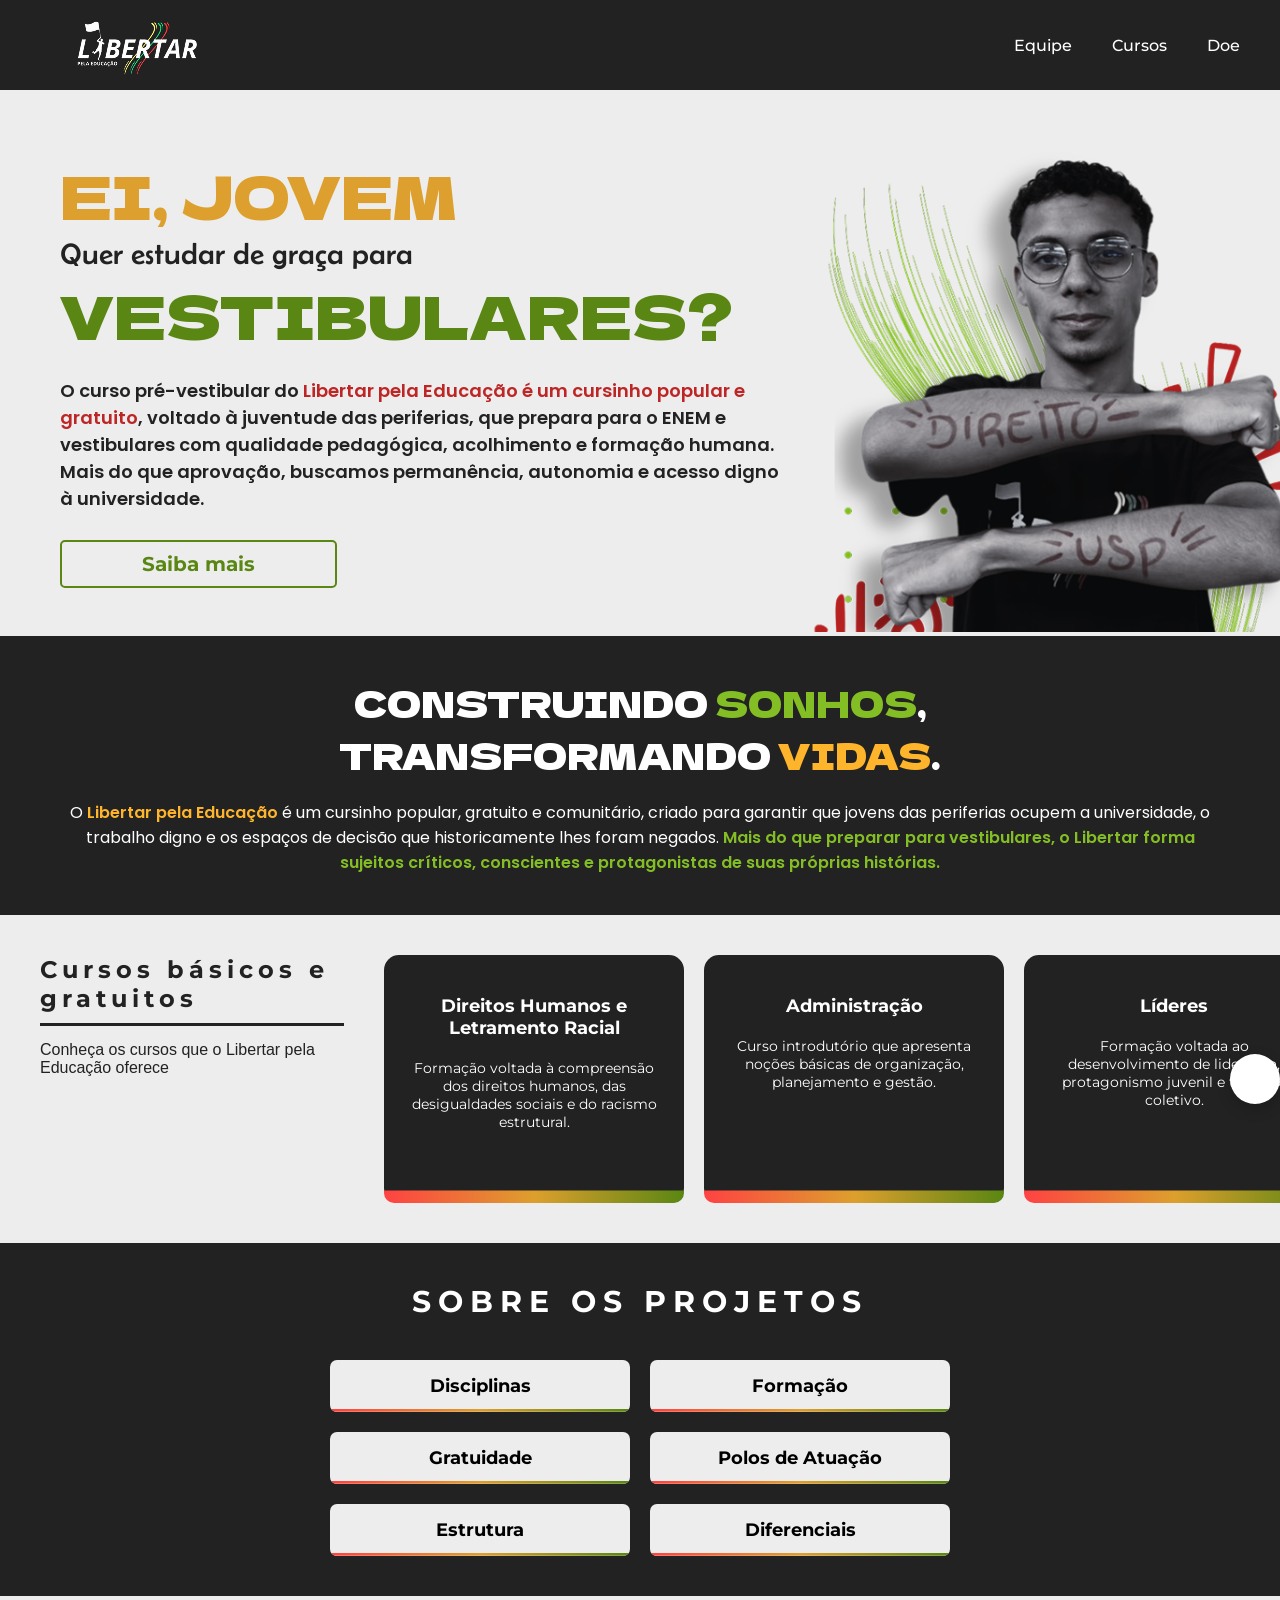
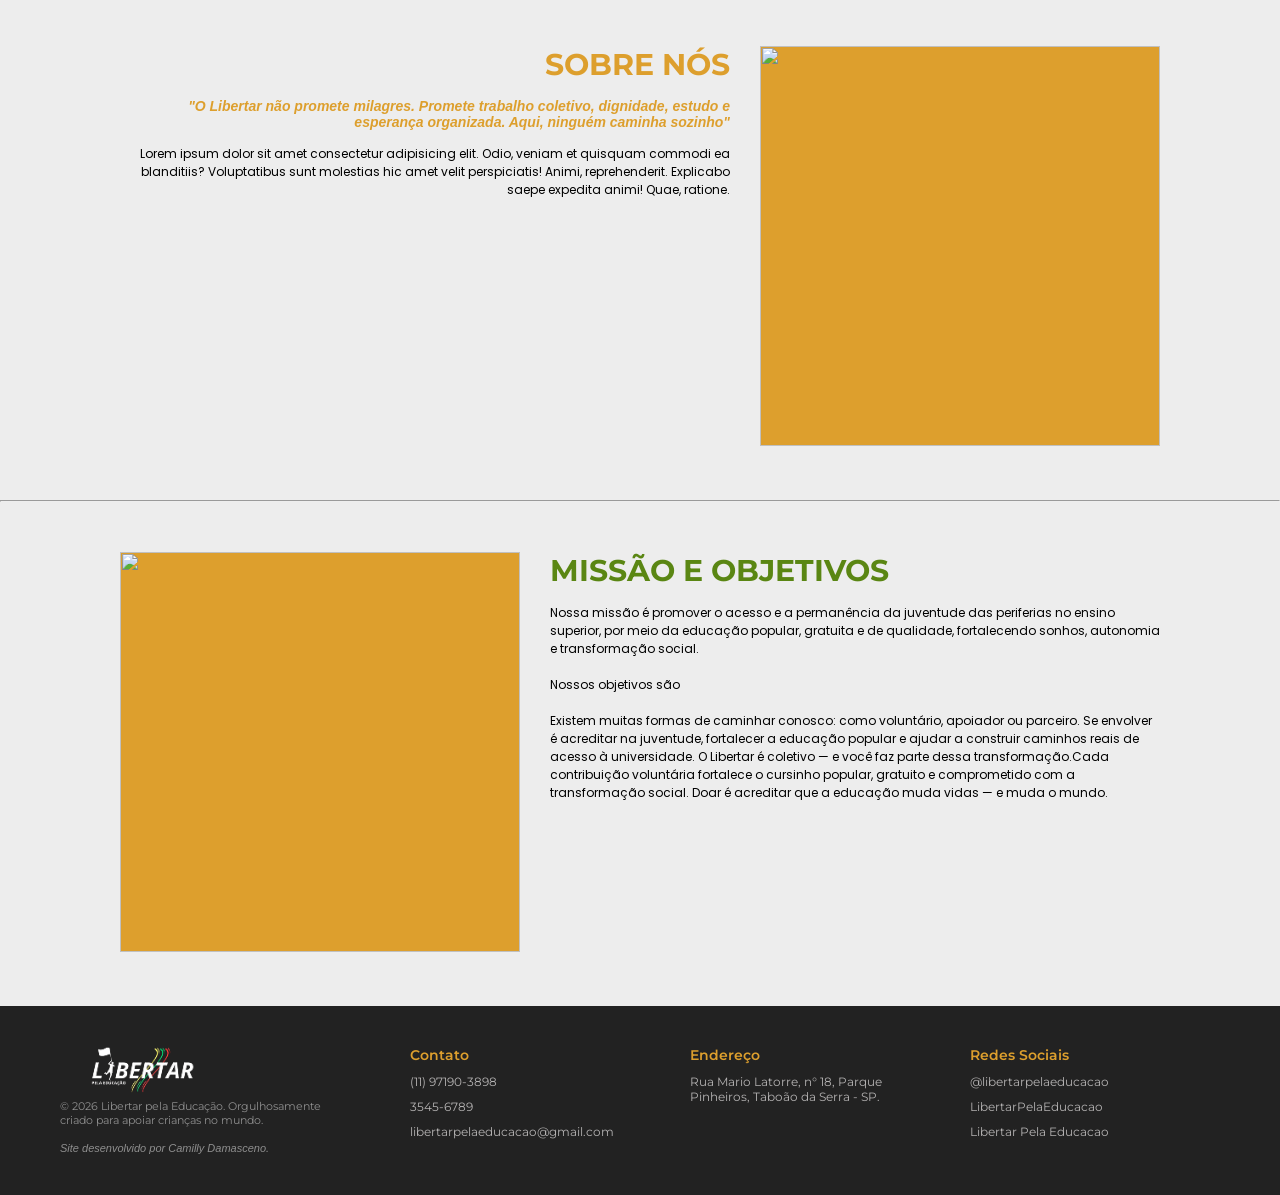
==== commit 414f8988: "quase finalizado" ====
--- a/index.html
+++ b/index.html
@@ -17,12 +17,9 @@
             <a href="./index.html"><img src="./imagens/logo.png" alt="Logo do Libertar"></a>
         </div>
         <nav class="header-nav">
-            <a href="./sobrenos.html">Sobre nós</a>
             <a href="./equipe.html">Equipe</a>
-            <a href="./projetos.html">Projetos</a>
-            <a href="./participe.html">Participe</a>
+            <a href="./projetos.html">Cursos</a>
             <a href="./doe.html">Doe</a>
-            <a href="./contato.html">Contato</a>
         </nav>
     </header>
     <!-- FIM DO HEADER -->
@@ -86,38 +83,38 @@
 
                     <div class="carrossel-container">
                         <div class="carrossel-track">
-                            <div class="carrossel-card" style="background-color: #CA2525;">
+                            <div class="carrossel-card">
                                 <h3>Direitos Humanos e Letramento Racial</h3>
                                 <p>Formação voltada à compreensão dos direitos humanos, das desigualdades sociais e do
                                     racismo estrutural.</p>
                             </div>
 
-                            <div class="carrossel-card" style="background-color: #DD9F2D;">
+                            <div class="carrossel-card">
                                 <h3>Administração</h3>
                                 <p>Curso introdutório que apresenta noções básicas de organização, planejamento e
                                     gestão.</p>
                             </div>
 
-                            <div class="carrossel-card" style="background-color: #5A8613;">
+                            <div class="carrossel-card">
                                 <h3>Líderes</h3>
                                 <p>Formação voltada ao desenvolvimento de liderança, protagonismo juvenil e trabalho
                                     coletivo.</p>
                             </div>
 
-                            <div class="carrossel-card" style="background-color: #CA2525;">
+                            <div class="carrossel-card">
                                 <h3>Inglês</h3>
                                 <p>Curso básico de inglês com foco na comunicação, ampliando oportunidades acadêmicas e
                                     profissionais.</p>
                             </div>
 
-                            <div class="carrossel-card" style="background-color: #DD9F2D;">
+                            <div class="carrossel-card">
                                 <h3>Pré-vestibular</h3>
                                 <p>Preparação para o ENEM e vestibulares, com aulas organizadas por áreas do
                                     conhecimento, acompanhamento pedagógico e atenção às trajetórias individuais de cada
                                     estudante.</p>
                             </div>
 
-                            <div class="carrossel-card" style="background-color: #5A8613;">
+                            <div class="carrossel-card">
                                 <h3>Cidadania</h3>
                                 <p>Voltado ao fortalecimento da consciência crítica, da identidade e do exercício pleno
                                     da cidadania, com foco no enfrentamento do racismo estrutural e das desigualdades
@@ -130,101 +127,103 @@
         </section>
         <!-- FIM DOS CURSOS -->
 
-        <!-- INÍCIO DO PÚBLICO ATENDIDO -->
-        <section class="publico-atendido">
-            <div class="container">
-                <div class="publico-h1">
-                    <h1>PÚBLICO ATENDIDO</h1>
-                </div>
-
-                <div class="card-container">
-
-                    <div class="card-publico" style="background-color: #CA2525;">
-                        <div class="card-img">
-                            <img src="https://www.unisuam.edu.br/wp-content/uploads/2023/02/Design-sem-nome-6.png"
-                                alt="">
-                        </div>
-                        <h3>Jovens e adultos da periferia</h3>
-                        <p>Lorem ipsum, dolor sit amet consectetur adipisicing elit. Reiciendis, eos commodi? Iste
-                            laudantium est id aliquam consectetur! Fugiat facilis, nihil quod sint quis magnam adipisci.
-                            Necessitatibus quam totam dolorem dolor!</p>
-                    </div>
-                    <div class="card-publico" style="background-color: #DD9F2D;">
-                        <div class="card-img">
-                            <img src="https://midias.agazeta.com.br/2020/03/01/escola-civico-militar-de-montanha-198145-article.jpg"
-                                alt="">
-                        </div>
-                        <h3>Estudantes de escola pública</h3>
-                        <p>Lorem ipsum, dolor sit amet consectetur adipisicing elit. Reiciendis, eos commodi? Iste
-                            laudantium est id aliquam consectetur! Fugiat facilis, nihil quod sint quis magnam adipisci.
-                            Necessitatibus quam totam dolorem dolor!</p>
-                    </div>
-                    <div class="card-publico" style="background-color: #5A8613;">
-                        <div class="card-img">
-                            <img src="https://blog.cenatcursos.com.br/wp-content/uploads/2019/08/poverty.jpg" alt="">
-                        </div>
-                        <h3>Pessoas em situação de vulnerabilidade social</h3>
-                        <p>Lorem ipsum, dolor sit amet consectetur adipisicing elit. Reiciendis, eos commodi? Iste
-                            laudantium est id aliquam consectetur! Fugiat facilis, nihil quod sint quis magnam adipisci.
-                            Necessitatibus quam totam dolorem dolor!</p>
-                    </div>
-                    <div class="card-publico" style="background-color: #CA2525;">
-                        <div class="card-img">
-                            <img src="https://encrypted-tbn0.gstatic.com/images?q=tbn:ANd9GcRftnkxMlg50t-OXwYQ-BpEEM9ukCbHxeEO_w&s"
-                                alt="">
-                        </div>
-                        <h3>Primeira geração da família a acessar o ensino superior</h3>
-                        <p>Lorem ipsum, dolor sit amet consectetur adipisicing elit. Reiciendis, eos commodi? Iste
-                            laudantium est id aliquam consectetur! Fugiat facilis, nihil quod sint quis magnam adipisci.
-                            Necessitatibus quam totam dolorem dolor!</p>
-                    </div>
-                </div>
-            </div>
-        </section>
-        <!-- FIM DO PÚBLICO ATENDIDO -->
-
-        <!-- INÍCIO DA MISSÃO, DOE E SE ENVOLVA -->
-        <section class="missao-doe-envolva">
-            <div class="container">
-                <div class="bloco">
-                    <div class="bloco-img">
-                        <img src="./imagens/missao-icon.png" alt="">
-                    </div>
-                    <div class="bloco-texto">
-                        <h2>NOSSA MISSÃO</h2>
-                        <p>Promover o acesso e a permanência da juventude das periferias no ensino superior, por meio da
-                            educação popular, gratuita e de qualidade, fortalecendo sonhos, autonomia e transformação
-                            social.</p>
-                    </div>
-                </div>
-
-                <div class="bloco">
-                    <div class="bloco-img">
-                        <img src="./imagens/doe-icon.png" alt="">
-                    </div>
-                    <div class="bloco-texto">
-                        <h2>DOE</h2>
-                        <p>Cada contribuição fortalece um cursinho popular, gratuito e comprometido com a transformação
-                            social.
+        <!-- INÍCIO DOS PROJETOS -->
+        <section class="sobre-projetos">
+            <div class="container">
+                <h1>SOBRE OS PROJETOS</h1>
+                <div class="accordion-container">
+                    <div class="details-container">
+                        <details>
+                            <summary>Disciplinas</summary>
+                            <p>Língua Portuguesa e
+                                redação<br>Matemática<br>História<br>Geografia<br>Biologia<br>Física<br>Química<br>Sociologia<br>Filosofia
+                            </p>
+                        </details>
+                        <details>
+                            <summary>Formação</summary>
+                            <p>Diálogo e escuta ativa.<br><br>Valorização da vivência dos estudantes.<br><br>Ensino
+                                contextualizado à realidade do território.<br><br>Construção coletiva do conhecimento e
+                                educação como prática de liberdade. Aqui, o estudante não é um número: é história, voz e
+                                futuro.</p>
+                        </details>
+                    </div>
+
+                    <div class="details-container">
+                        <details>
+                            <summary>Gratuidade</summary>
+                            <p>Curso 100% gratuito, material didático gratuito, certificado de participação e sem taxas
+                                de inscrição ou mensalidade</p>
+                        </details>
+                        <details>
+                            <summary>Polos de Atuação</summary>
+                            <p> <b>Taboão da Serra - SP</b> <br> EE Lúcia de Castro Bueno <br> EE Heitor Cavalcante
+                                Furtado <br><br> <b>Embu das Artes - SP</b> <br> Polo em fase de finalização</p>
+                        </details>
+                    </div>
+
+                    <div class="details-container">
+                        <details>
+                            <summary>Estrutura</summary>
+                            <p>Pré-vestibular popular.<br><br>Cursos livres e profissionalizantes.<br><br>Formação
+                                cidadã obrigatória.<br><br> Acompanhamento pedagógico e humano.<br><br>Atividades
+                                culturais, esportivas e comunitárias.</p>
+                        </details>
+                        <details>
+                            <summary>Diferenciais</summary>
+                            <p>A educação + cidadania caminham juntas.<br><br>Entregamos acolhimento real, não
+                                assistencialismo.<br><br>Temos professores voluntários comprometidos com a
+                                causa.<br><br>Nossa formação acadêmica é humana.<br><br>Nosso resultados são concretos:
+                                estudantes aprovados em universidades públicas e privadas com bolsa integral.</p>
+                        </details>
+                    </div>
+                </div>
+            </div>
+        </section>
+        <!-- FIM DOS PROJETOS -->
+
+        <!-- INÍCIO SOBRE NÓS -->
+        <section class="sobre-nos">
+            <div class="container">
+                <div class="container-direito">
+                    <div class="container-textos">
+                        <h1>SOBRE NÓS</h1>
+                        <h5>"O Libertar não promete milagres. Promete trabalho coletivo, dignidade, estudo e esperança
+                            organizada. Aqui, ninguém caminha sozinho"</h5>
+                        <p>Lorem ipsum dolor sit amet consectetur adipisicing elit. Odio, veniam et quisquam commodi ea
+                            blanditiis? Voluptatibus sunt molestias hic amet velit perspiciatis! Animi, reprehenderit.
+                            Explicabo saepe expedita animi! Quae, ratione.</p>
+                    </div>
+                    <div class="container-img">
+                        <img src="" alt="">
+                    </div>
+                </div>
+            </div>
+        </section>
+        <!-- FIM DO SOBRE NÓS -->
+        <hr>
+        <!-- INÍCIO MISSÃO E OBJETIVOS -->
+        <section class="sobre-nos">
+            <div class="container">
+                <div class="container-esquerdo">
+                    <div class="container-img">
+                        <img src="" alt="">
+                    </div>
+                    <div class="container-textos">
+                        <h1 style="color: #5A8613;">MISSÃO E OBJETIVOS</h1>
+                        <p>Nossa missão é promover o acesso e a permanência da juventude das periferias no ensino
+                            superior, por meio da educação popular, gratuita e de qualidade, fortalecendo sonhos,
+                            autonomia e transformação social. <br><br>Nossos objetivos são<br><br>Existem muitas formas
+                            de caminhar conosco: como voluntário, apoiador ou parceiro. Se envolver é acreditar na
+                            juventude, fortalecer a educação popular e ajudar a construir caminhos reais de acesso à
+                            universidade. O Libertar é coletivo — e você faz parte dessa transformação.Cada contribuição
+                            voluntária fortalece o cursinho popular, gratuito e comprometido com a transformação social.
                             Doar é acreditar que a educação muda vidas — e muda o mundo.
                         </p>
                     </div>
                 </div>
-
-                <div class="bloco">
-                    <div class="bloco-img">
-                        <img src="./imagens/envolva-icon.png" alt="">
-                    </div>
-                    <div class="bloco-texto">
-                        <h2>SE ENVOLVA</h2>
-                        <p>Existem muitas formas de caminhar conosco: como voluntário, apoiador ou parceiro. Se envolver
-                            é acreditar na juventude, fortalecer a educação popular e ajudar a construir caminhos reais
-                            de acesso à universidade. O Libertar é coletivo — e você faz parte dessa transformação.</p>
-                    </div>
-                </div>
-            </div>
-        </section>
-        <!-- FIM DA MISSÃO, DOE E SE ENVOLVE -->
+            </div>
+        </section>
+        <!-- FIM DO MISSÃO E OBJETIVOS -->
     </main>
     <!-- FIM DO MAIN -->
 
@@ -232,26 +231,32 @@
     <footer>
         <div class="footer-logo">
             <img src="./imagens/logo.png" alt="">
-            <p>© 2026 por crianças do mundo. <br> Projeto orgulhosamente criado por <span>Libertar pela Educação</span>.</p>
+            <p>© 2026 Libertar pela Educação. Orgulhosamente criado para apoiar crianças no mundo.</p><br>
+            <a href="https://www.behance.net/camillyq_d" target="_blank"><i>Site desenvolvido por Camilly Damasceno.</i></a>
         </div>
         <div class="footer-nav">
-            <div class="footer-nav-bloco" style="max-width: 200px;">
+            <div class="footer-nav-bloco">
+                <h3>Contato</h3>
+                <a href="https://wa.me/5511971903898" target="_blank"><i class="fa-brands fa-whatsapp"></i> (11)
+                    97190-3898</a>
+                <a href="tel:+551135456789" target="_blank"><i class="fa-solid fa-phone"></i> 3545-6789</a>
+                <a href=""><i class="fa-regular fa-envelope"></i> libertarpelaeducacao@gmail.com</a>
+            </div>
+            <div class="footer-nav-bloco">
                 <h3>Endereço</h3>
-                <p>Rua Mario Latorre, 18 -  Parque Pinheiros - Taboão da Serra/SP.</p>
+                <a href="https://www.google.com/maps/place/R.+Mario+Latorre,+18+-+Parque+Pinheiros,+Tabo%C3%A3o+da+Serra+-+SP,+06767-230/@-23.6208096,-46.7871445,17z/data=!3m1!4b1!4m6!3m5!1s0x94ce54605a2e3ec9:0xdf5e857d95834f15!8m2!3d-23.6208096!4d-46.7845696!16s%2Fg%2F11bw44fgdj?entry=ttu&g_ep=EgoyMDI2MDIyNS4wIKXMDSoASAFQAw%3D%3D"
+                    target="_blank">Rua Mario Latorre, n° 18, Parque Pinheiros, Taboão da Serra - SP.</a>
             </div>
             <div class="footer-nav-bloco">
                 <h3>Redes Sociais</h3>
                 <a href="https://www.instagram.com/libertarpelaeducacao/" target="_blank"><i
-                        class="fa-brands fa-instagram"></i></a>
+                        class="fa-brands fa-instagram"></i> @libertarpelaeducacao</a>
+
                 <a href="https://www.linkedin.com/company/libertar-pela-educa%C3%A7%C3%A3o/" target="_blank"><i
-                        class="fa-brands fa-linkedin" target="_blank"></i></a>
-                <a href=""><i class="fa-brands fa-facebook"></i></a>
+                        class="fa-brands fa-linkedin" target="_blank"></i> LibertarPelaEducacao</a>
+
                 <a href="https://www.youtube.com/@LibertarPelaEduca%C3%A7%C3%A3o" target="_blank"><i
-                        class="fa-brands fa-youtube"></i></a>
-            </div>
-             <div class="footer-nav-bloco">
-                <h3>Desenvolvedores</h3>
-                <p>Site desenvolvido por <a href="" style="text-decoration: none; color: #FFB52B;">Camilly Damasceno</a> e <br> <a href="" style="text-decoration: none; color: #FFB52B;">João Victor Queiroz</a></p>
+                        class="fa-brands fa-youtube"></i> Libertar Pela Educacao</a>
             </div>
         </div>
     </footer>
--- a/css/style.css
+++ b/css/style.css
@@ -43,7 +43,7 @@
 
 /* MAIN */
 main {
-    margin: 20px 0;
+    margin: 20px 0 0 0;
 }
 
 .container {
@@ -55,8 +55,7 @@
 
 /* INTRODUÇÃO */
 .introducao {
-    padding: 40px 0;
-    position: relative;
+    padding: 40px 0 0 0;
 }
 
 .introducao .container {
@@ -65,17 +64,19 @@
 
 .intro-textos {
     flex: 1;
+    padding: 0 0 40px 0;
 }
 
 .intro-img {
     flex: 1;
-    overflow: hidden;
+    position: relative;
 }
 
 .intro-textos h1 {
     font-family: "Dela Gothic One", sans-serif;
     font-size: 60px;
     margin: 0 60px;
+    font-weight: 400;
 }
 
 .intro-textos h3 {
@@ -99,29 +100,32 @@
 }
 
 .intro-textos #intro-btn {
-    background-color: #5A8613;
-    color: white;
+    background-color: transparent;
+    border: 2px solid #5A8613;
+    color: #5A8613;
     font-family: 'Montserrat', sans-serif;
     padding: 10px 80px;
     border-radius: 5px;
-    font-weight: 600;
-    font-size: 18px;
+    font-weight: 700;
+    font-size: 20px;
     margin: 0 60px;
     transition: 0.2s;
     text-decoration: none;
 }
 
 #intro-btn:hover {
-    background-color: #73a02b;
+    background-color: #5A8613;
+    color: white;
     -webkit-box-shadow: 0px 0px 14px -5px #73a02b;
     box-shadow: 0px 0px 14px -5px #73a02b;
 }
 
 .introducao .intro-img img {
     height: auto;
-    position: absolute;
+    position: static;
     bottom: 0;
     max-width: 550px;
+    right: 1;
 }
 
 /* FIM DA INTRODUÇÃO */
@@ -138,6 +142,7 @@
     font-size: 36px;
     color: white;
     margin-bottom: 20px;
+    font-weight: 400;
 }
 
 .descricao-libertar p {
@@ -153,17 +158,19 @@
     align-items: stretch;
     padding: 40px 0;
     font-family: "Montserrat", sans-serif;
+    width: 100%;
 }
 
 #container-curso {
     display: flex;
+    width: 100%;
 }
 
 .cursos-texto {
     width: 30%;
     position: relative;
     z-index: 2;
-    padding: 0 60px;
+    padding: 0 40px;
 }
 
 .cursos-texto h1 {
@@ -203,7 +210,18 @@
     border-radius: 15px;
     color: white;
     text-align: center;
-    border-bottom: 12px solid #222222;
+    background-color: #222222;
+    position: relative;
+}
+
+.carrossel-card::before {
+    content: "";
+    position: absolute;
+    inset: 0;
+    border-radius: 10px;
+    padding: 3px;
+    background: linear-gradient(90deg, #FF4242, #DD9F2D, #5A8613);
+    clip-path: inset(95% 0 0 0);
 }
 
 .carrossel-card h3 {
@@ -242,162 +260,405 @@
 
 /* FIM DO CARROSSEL DOS CURSOS */
 
-/* PÚBLICO ATENDIDO */
-.publico-atendido {
+/* INÍCIO DO SOBRE OS PROJETOS */
+.sobre-projetos {
     background-color: #222222;
     padding: 40px 60px;
 }
 
-.publico-h1 {
-    margin-bottom: 80px;
-}
-
-.publico-h1 h1 {
-    color: #fff;
-    font-family: "Dela Gothic One", sans-serif;
-    font-weight: 200;
+.sobre-projetos h1 {
+    color: #ffffff;
+    font-family: "Montserrat", sans-serif;
+    letter-spacing: 7px;
+    font-weight: 700;
+    font-size: 30px;
     text-align: center;
-    margin-bottom: 40px;
-    font-size: 36px;
-}
-
-.card-container {
-    display: flex;
+}
+
+.accordion-container {
+    display: flex;
+    flex-direction: column;
     gap: 20px;
-}
-
-.card-publico {
-    min-width: 200px;
-    padding: 80px 20px 40px;
+    justify-content: center;
+    align-items: center;
+    padding: 40px 0 0 0;
+}
+
+.details-container {
+    display: flex;
+    gap: 20px;
+}
+
+details {
+    background-color: #ededed;
+    border-radius: 7px;
+    position: relative;
+    padding: 15px 40px;
+    Width: 300px;
+}
+
+details::before {
+    content: "";
+    position: absolute;
+    inset: 0;
+    border-radius: 7px;
+    padding: 4px;
+    background: linear-gradient(90deg, #FF4242, #DD9F2D, #5A8613);
+    clip-path: inset(95% 0 0 0);
+}
+
+summary {
+    list-style: none;
+    cursor: pointer;
+    font-family: "Montserrat", sans-serif;
+    font-weight: 700;
+    font-size: 18px;
     text-align: center;
-    border-radius: 10px;
-    transition: 0.5s;
-    position: relative;
-}
-
-.card-publico:hover {
-    transform: translateY(-20px);
-    -webkit-box-shadow: 0px 0px 25px -5px rgba(0, 0, 0, 1);
-    box-shadow: 0px 0px 25px -5px rgba(0, 0, 0, 1);
-}
-
-.card-img {
-    position: absolute;
-    top: -60px;
-    left: 50%;
-    transform: translateX(-50%);
-}
-
-.card-img img {
-    width: 120px;
-    height: 120px;
-    object-fit: cover;
-    border-radius: 50%;
-    border: 5px solid #222222;
-    box-shadow: 0 10px 20px rgba(0, 0, 0, 0.3);
-}
-
-.card-publico h3 {
-    color: #fff;
-    font-size: 18px;
+}
+
+details p {
+    font-family: "Poppins", sans-serif;
+    padding: 20px 0;
+    font-size: 12px;
+    text-align: center;
+}
+
+/* FIM DO SOBRE OS PROJETOS */
+
+/* INÍCIO SOBRE NÓS */
+.sobre-nos {
+    padding: 10px 60px;
+}
+
+.container-direito {
+    display: flex;
+    padding: 40px 60px;
+    gap: 30px;
+    text-align: right;
+}
+
+.container-textos {
+    display: flex;
+    flex-direction: column;
+    flex: 1;
+    gap: 15px;
+}
+
+.container-textos h1 {
     font-family: "Montserrat", sans-serif;
-    margin-bottom: 20px;
-    font-weight: 600;
-}
-
-.card-publico p {
-    color: #fff;
-    font-size: 13px;
+    font-weight: 600px;
+    font-size: 30px;
+    color: #DD9F2D;
+}
+
+.container-textos h5 {
+    font-size: 14px;
+    font-family: "Montserrat", sans-serif;
+    font-style: italic;
+    color: #DD9F2D;
+}
+
+.container-textos p {
     font-family: "Poppins", sans-serif;
-}
-
-/* FIM DO PÚBLICO ATENDIDO */
-
-/* MISSÃO, DOE E SE ENVOLVA */
-.missao-doe-envolva {
+    font-size: 12px;
+    line-height: 18px;
+}
+
+.container-img img {
+    width: 400px;
+    height: 400px;
+    flex: 1;
+    background-color: #DD9F2D;
+}
+
+/* FIM DO SOBRE NÓS */
+
+/* INÍCIO DA MISSÃO */
+.container-esquerdo {
+    display: flex;
     padding: 40px 60px;
-}
-
-.bloco {
-    display: flex;
-    gap: 20px;
-    align-items: center;
-}
-
-.bloco-img img {
-    height: 150px;
-    width: 150px;
-}
-
-.bloco-texto h2 {
-    color: #222222;
-    font-family: "Montserrat", sans-serif;
-    letter-spacing: 8px;
-    margin-bottom: 10px;
-}
-
-.bloco-texto p {
-    font-family: "Poppins", sans-serif;
-    font-size: 15px;
-    font-weight: 500;
-}
-
-/* FIM DA MISSÃO, DOE E SE ENVOLVA */
-
-/* FOOTER */
+    gap: 30px;
+}
+
+/* FIM DA MISSÃO */
+
+/* INÍCIO DO FOOTER */
 footer {
     background-color: #222222;
-    display: flex;
-    gap: 20px;
     padding: 40px 60px;
     font-family: "Montserrat", sans-serif;
     justify-content: space-between;
+    display: flex;
 }
 
 .footer-logo {
+    padding: 0 60px 0 0;
+    max-width: 350px;
+}
+
+.footer-logo,
+.footer-logo a {
     color: white;
     font-size: 11px;
     color: #8f8f8f;
     max-width: 350px;
+    text-decoration: none;
+    transition: 0.3s ease;
 }
 
 .footer-logo img {
     height: 50px;
 }
 
-.footer-logo span {
+.footer-nav {
+    display: flex;
+    gap: 30px;
+    text-align: left;
+}
+
+.footer-nav-bloco {
+    display: flex;
+    flex-direction: column;
+    width: 250px;
+    gap: 10px;
+}
+
+.footer-nav h3 {
     color: #DD9F2D;
-}
-
-.footer-nav {
-    display: flex;
-    gap: 40px;
-    color: #fff;
-    text-align: center;
-}
-
-.footer-nav h3 {
-    font-size: 16px;
-    font-weight: 500;
-    margin-bottom: 10px;
-}
-
-.footer-nav p,
-.footer-nav a,
-#icon-whatsapp {
-    color: #b6b5b5;
+    font-size: 14px;
+    font-weight: 600;
+}
+
+.footer-nav a {
+    color: #B4B2B2;
     font-size: 12px;
-}
-
-.footer-nav i {
-    font-size: 25px;
-    color: #b6b5b5;
-    transition: 0.3s;
-}
-
-.footer-nav i:hover {
-    color: #DD9F2D;
+    text-decoration: none;
+    transition: 0.3s ease;
+}
+
+.footer-nav a:hover,
+.footer-logo a:hover {
     transform: scale(1.1);
-}
-
-/* FIM DO FOOTER */+    color: #dadada;
+}
+/* FIM DO FOOTER */
+
+
+/* INÍCIO DA RESPONSIVIDADE */
+/* NOTEBOOK */
+@media (max-width: 1024px) {
+    .introducao .container {
+        flex-direction: column;
+        align-items: center;
+        text-align: center;
+    }
+
+    .container,
+    .container-curso {
+        padding: 0 70px;
+    }
+
+    .intro-textos h1,
+    .intro-textos h3,
+    .intro-textos p,
+    .intro-textos #intro-btn {
+        margin-left: 10px;
+        margin-right: 10px;
+    }
+
+    .intro-img {
+        margin-top: 30px;
+        position: relative;
+        width: 100%;
+        display: flex;
+        justify-content: center;
+    }
+
+    .intro-img img {
+        max-width: 400px;
+        position: relative;
+    }
+
+    footer{
+        flex-direction: column;
+        gap: 40px;
+    }
+}
+
+/* TABLET */
+@media (max-width: 768px) {
+    .header-nav a {
+        font-size: 16px;
+    }
+
+    .header-nav {
+        flex-wrap: wrap;
+        gap: 15px;
+    }
+
+    .introducao .container {
+        flex-direction: column;
+        align-items: center;
+        text-align: center;
+    }
+
+    .container,
+    .container-curso {
+        padding: 0 70px;
+    }
+
+    .intro-textos h1 {
+        font-size: 30px;
+    }
+
+    .intro-textos p {
+        font-size: 14px;
+    }
+
+    .intro-textos #intro-btn {
+        padding: 5px auto;
+        font-size: 16px;
+    }
+
+    .intro-img {
+        margin-top: 30px;
+        position: relative;
+        width: 100%;
+        display: flex;
+        justify-content: center;
+    }
+
+    .intro-img img {
+        max-width: 300px;
+        position: relative;
+        max-height: 300px;
+    }
+
+    .descricao-libertar h1 {
+        font-size: 30px;
+    }
+
+    .descricao-libertar p {
+        font-size: 14px;
+    }
+
+    .carrossel-area {
+        padding: 0 0 0 80px;
+    }
+
+    .cursos-texto h1 {
+        font-size: 25px;
+    }
+
+    .cursos-texto p {
+        font-size: 14px;
+    }
+
+    footer{
+        flex-direction: column;
+        gap: 40px;
+    }
+
+    .footer-nav i {
+        font-size: 18px;
+        padding: 0 10px;
+    }
+
+    .footer-nav p,
+    .footer-nav a {
+        font-size: 12px;
+    }
+
+    .footer-nav h3 {
+        font-size: 13px;
+    }
+}
+
+/* CELULAR */
+@media (max-width: 480px) {
+    .header-nav a {
+        font-size: 13px;
+    }
+
+    .header-nav {
+        display: none;
+        flex-direction: column;
+        background: #222222;
+        position: absolute;
+        top: 80px;
+        right: 0;
+        width: 100%;
+        padding: 20px;
+    }
+
+    .header-nav.active {
+        display: flex;
+    }
+
+    .container {
+        padding: 0 20px;
+    }
+
+    .intro-img img {
+        max-height: 300px;
+    }
+
+    .descricao-libertar h1 {
+        font-size: 25px;
+    }
+
+    .descricao-libertar p {
+        font-size: 12px;
+    }
+
+    .cursos-texto {
+        width: 40%;
+    }
+
+    .cursos-texto h1 {
+        font-size: 18px;
+    }
+
+    .cursos-texto p {
+        font-size: 12px;
+    }
+
+    .carrossel-area {
+        width: 60%;
+        padding: 0 0 0 20px;
+    }
+
+    .carrossel-card {
+        max-width: 100px;
+        height: 200px;
+        flex-direction: column;
+    }
+
+    .carrossel-card h3 {
+        font-size: 15px;
+    }
+
+    .carrossel-card p {
+        font-size: 12px;
+    }
+
+    .publico-atendido h1 {
+        font-size: 30px;
+    }
+
+    .card-publico p {
+        font-size: 11px;
+    }
+
+    .bloco p {
+        font-size: 11px;
+    }
+
+    footer {
+        display: flex;
+        flex-direction: column;
+        text-align: center;
+    }
+}
+
+/* FIM DA RESPONSIVIDADE */
